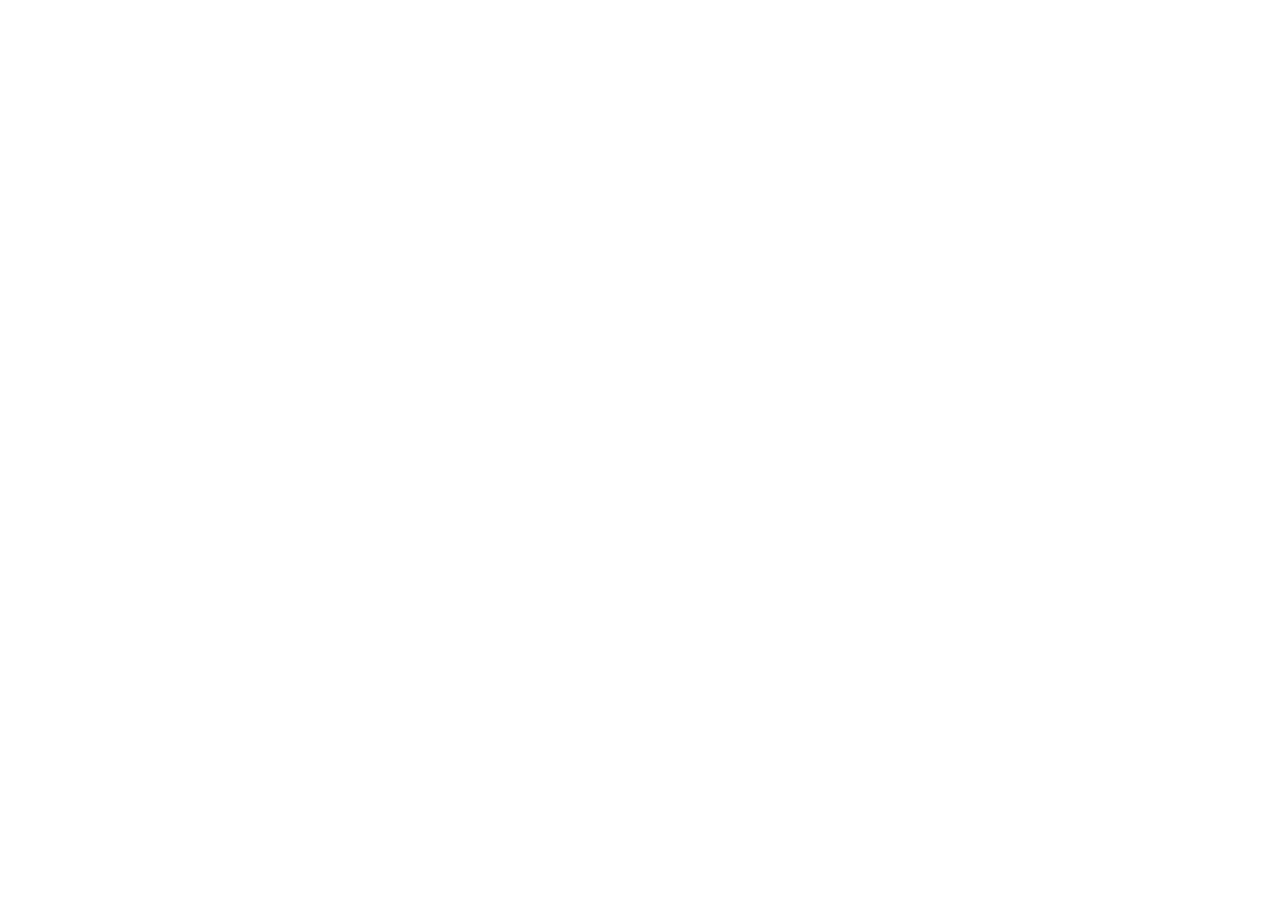
==== index.html @ a9d0847e "Primer commit proyecto Nexus" ====
<!DOCTYPE html>
<html lang="en">
<head>
    <meta charset="UTF-8">
    <meta name="viewport" content="width=device-width, initial-scale=1.0">
    <title>Nexus | Iniciar sesión</title>
    <link rel="stylesheet" href="css/style.css">
</head>
<body>
    
</body>
</html>
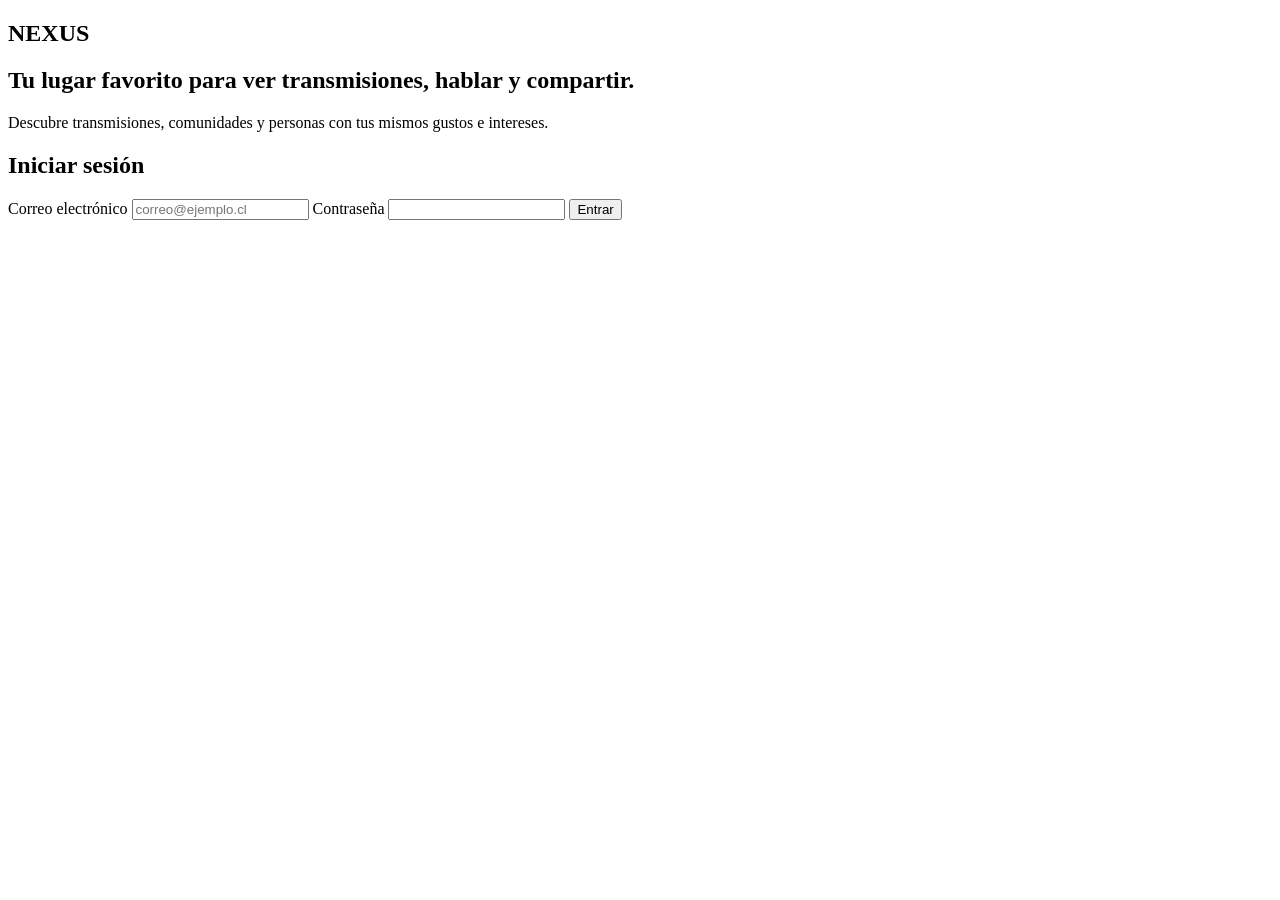
==== commit cf09cdf3: "Separacion por carpetas , img , css , y fix del index" ====
--- a/index.html
+++ b/index.html
@@ -7,6 +7,60 @@
     <link rel="stylesheet" href="css/style.css">
 </head>
 <body>
-    
+    <body class="login-body">
+
+    <main class="login-container">
+
+        <section class="login-info">
+
+            <h1>NEXUS</h1>
+
+            <h2>Tu lugar favorito para ver transmisiones, hablar y compartir.</h2>
+
+            <p>
+                Descubre transmisiones, comunidades
+                y personas con tus mismos gustos e intereses.
+            </p>
+
+        </section>
+
+
+        <section class="login-formulario">
+
+            <h2>Iniciar sesión</h2>
+
+            <form id="loginForm">
+
+                <label for="email">
+                    Correo electrónico
+                </label>
+
+                <input
+                    type="email"
+                    id="email"
+                    placeholder="correo@ejemplo.cl"
+                >
+
+
+                <label for="password">
+                    Contraseña
+                </label>
+
+                <input
+                    type="password"
+                    id="password"
+                >
+
+
+                <button type="submit">
+                    Entrar
+                </button>
+
+            </form>
+
+        </section>
+
+    </main>
+
 </body>
 </html>
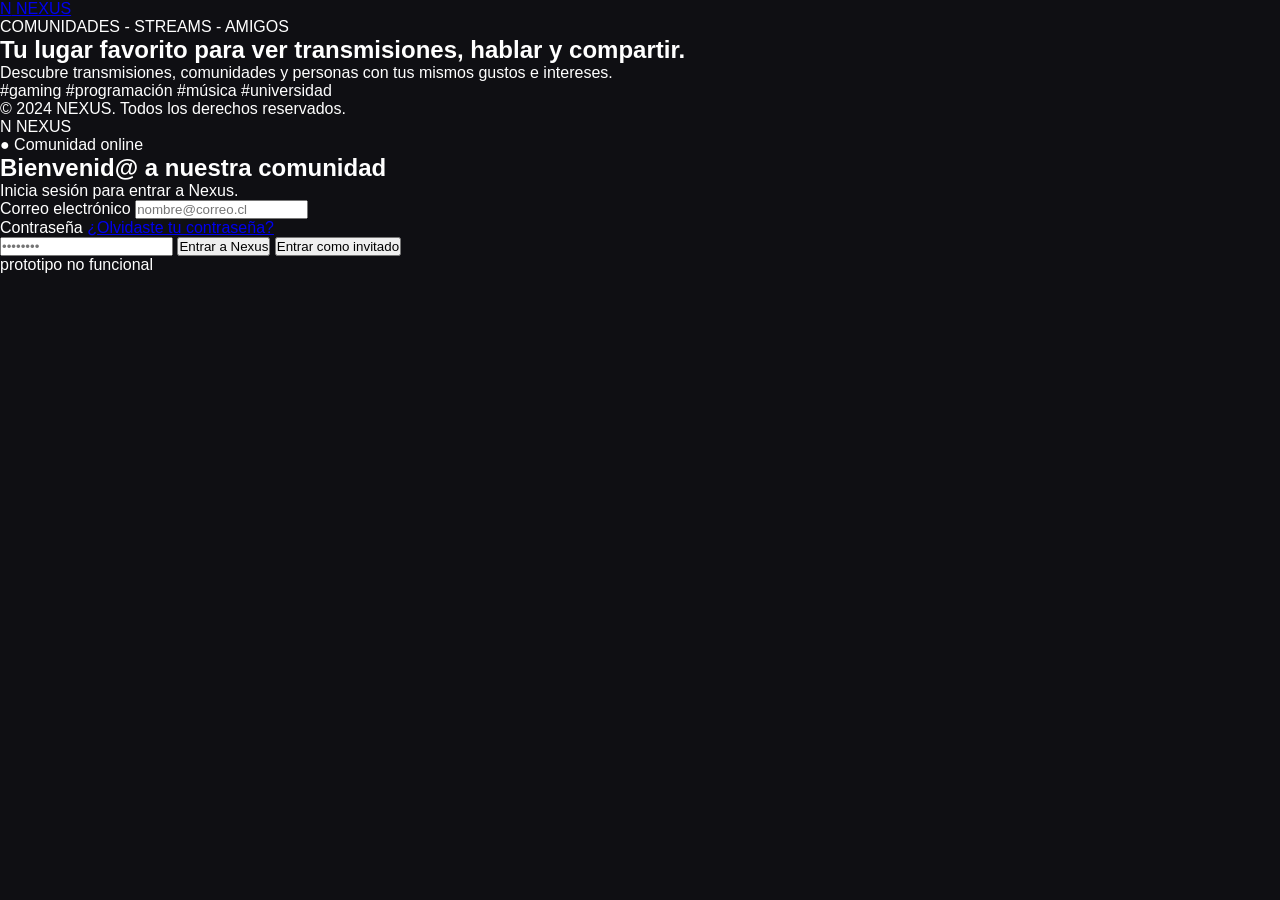
==== commit 05a831b5: "Actualizar index.html para mejorar el diseño y el contenido; agregar app.js para la funcionalidad in" ====
--- a/index.html
+++ b/index.html
@@ -1,60 +1,114 @@
 <!DOCTYPE html>
-<html lang="en">
+<html lang="es">
 <head>
     <meta charset="UTF-8">
     <meta name="viewport" content="width=device-width, initial-scale=1.0">
-    <title>Nexus | Iniciar sesión</title>
+    <title>Nexus | Inicio sesión</title>
+    <link rel="preconnect" href="https://fonts.googleapis.com">
+    <link rel="preconnect" href="https://fonts.gstatic.com" crossorigin>
+    <link href="https://fonts.googleapis.com/css2?family=Inter:wght@400;500;600;700;800&display=swap" rel="stylesheet">
     <link rel="stylesheet" href="css/style.css">
 </head>
 <body>
-    <body class="login-body">
+    <body class="login-cuerpo">
 
-    <main class="login-container">
+    <main class="login-diseño">
 
-        <section class="login-info">
+        <section class="login-promo">
+            <a class="marca marca-grande" href="index.html">
+                <span class="marca-icono">N</span>
+                <span>NEXUS</span></a>
+            <div class="contenido-promo">
+                <span class="subtitulo"> COMUNIDADES - STREAMS - AMIGOS</span>
 
-            <h1>NEXUS</h1>
+                    <h1>Tu lugar favorito para ver transmisiones, hablar y compartir.</h1>
 
-            <h2>Tu lugar favorito para ver transmisiones, hablar y compartir.</h2>
+                <p>
+                     Descubre transmisiones, comunidades
+                     y personas con tus mismos gustos e intereses.
+                </p>
 
-            <p>
-                Descubre transmisiones, comunidades
-                y personas con tus mismos gustos e intereses.
-            </p>
+                    <div class="etiquetas-promo">
+                        <span>#gaming</span>
+                        <span>#programación</span>
+                        <span>#música</span>
+                        <span>#universidad</span>
+                    </div>
+            </div>
 
+        <p class="login-pie">© 2024 NEXUS. Todos los derechos reservados.</p>
         </section>
 
+         <section class="panel-login">
 
-        <section class="login-formulario">
+            <form class="tarjeta-login" id="formularioLogin">
 
-            <h2>Iniciar sesión</h2>
+                <div class="marca-movil">
+                    <span class="marca-icono">N</span>
+                    NEXUS
+                </div>
 
-            <form id="loginForm">
+                <span class="indicador-estado">● Comunidad online</span>
 
-                <label for="email">
-                    Correo electrónico
-                </label>
+                <h2>Bienvenid@ a nuestra comunidad</h2>
+
+                <p class="texto-secundario">
+                    Inicia sesión para entrar a Nexus.
+                </p>
+
+
+                <label for="correo">Correo electrónico</label>
 
                 <input
+                    id="correo"
                     type="email"
-                    id="email"
-                    placeholder="correo@ejemplo.cl"
+                    placeholder="nombre@correo.cl"
+                    required
                 >
 
 
-                <label for="password">
-                    Contraseña
-                </label>
+                <div class="fila-etiqueta">
+
+                    <label for="contrasena">
+                        Contraseña
+                    </label>
+
+                    <a href="#">
+                        ¿Olvidaste tu contraseña?
+                    </a>
+
+                </div>
+
 
                 <input
+                    id="contrasena"
                     type="password"
-                    id="password"
+                    placeholder="••••••••"
+                    minlength="4"
+                    required
                 >
 
 
-                <button type="submit">
-                    Entrar
+                <button
+                    class="boton boton-primario boton-bloque"
+                    type="submit"
+                >
+                    Entrar a Nexus
                 </button>
+
+
+                <button
+                    class="boton boton-secundario boton-bloque"
+                    type="button"
+                    id="botonInvitado"
+                >
+                    Entrar como invitado
+                </button>
+
+
+                <p class="texto-pequeno texto-secundario centrado">
+                    prototipo no funcional
+                </p>
 
             </form>
 
@@ -62,5 +116,7 @@
 
     </main>
 
+    <script src="js/app.js"></script>
+
 </body>
 </html>
--- a/css/style.css
+++ b/css/style.css
@@ -0,0 +1,47 @@
+
+/*Config general*/
+* { 
+    margin: 0;
+    padding: 0;
+    box-sizing: border-box;
+}
+/*Variables de color*/
+:root {
+    --fondo: #0f0f13;
+    --panel: #18181b;
+    --panel-claro: #1f1f23;
+
+    --texto: #ffffff;
+    --texto-secundario: #adadb8;
+
+    --morado: #9147ff;
+    --celeste: #18d8e4;
+}
+/*Estilos generales*/
+body {
+
+    font-family: Arial, sans-serif;
+    background-color: var(--fondo);
+    color: var(--texto)
+}
+/*Información de login*/
+.login-info {
+    padding: 60px;
+    background-color: var(--fondo);
+}
+/*Formulario de login*/
+.login-formulario {
+    display: flex;
+
+    justify-content: center;
+    align-items: center;
+
+    background-color: var(--panel);
+}
+/*Caja del login*/
+.login-caja {
+    width: 400px;
+    padding: 40px;
+    background-color: var(--panel-claro);
+    border-radius: 10px;
+}
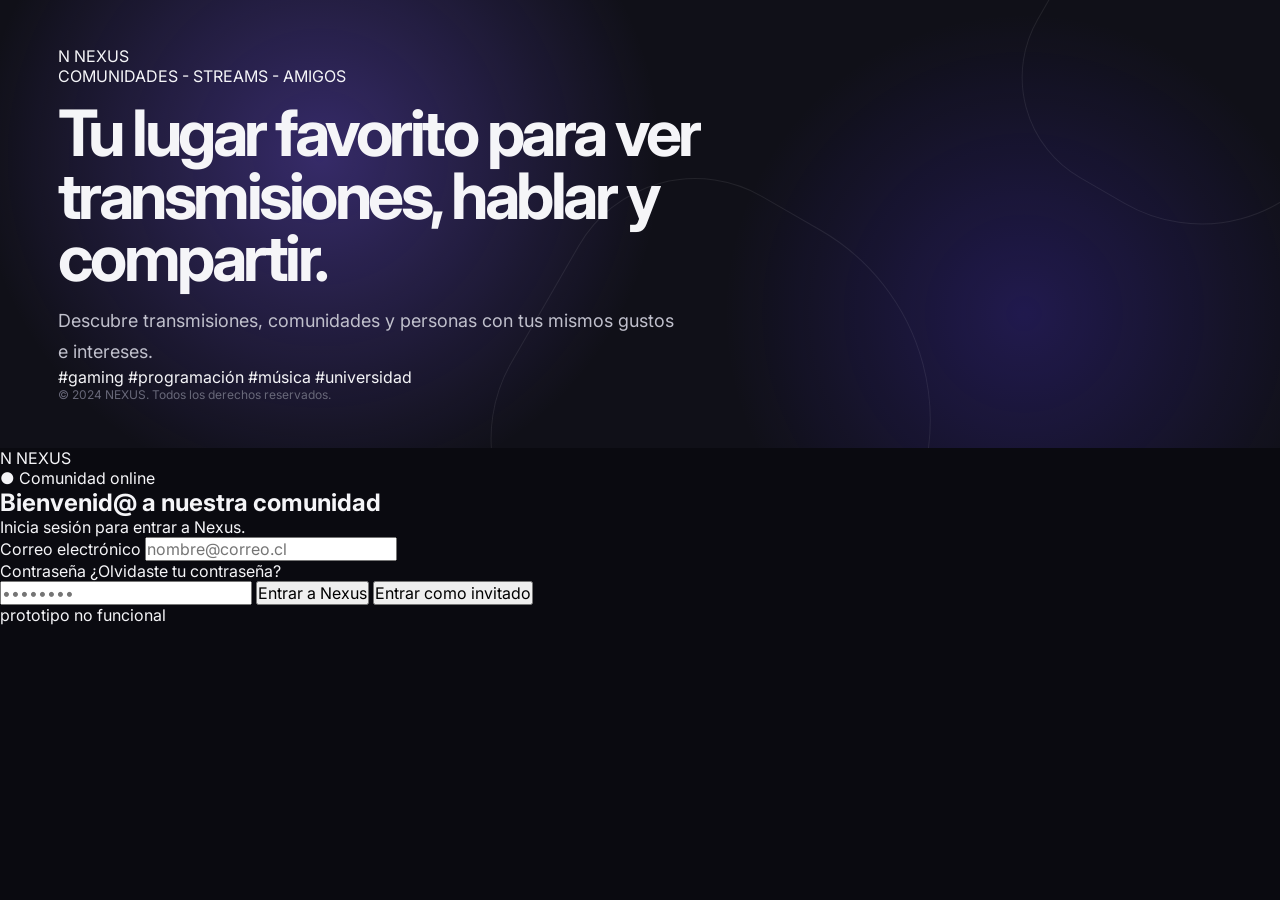
==== commit dbcdaa78: "Actualizar estilos y clases en index.html y style.css para mejorar la consistencia del diseño de ini" ====
--- a/index.html
+++ b/index.html
@@ -10,15 +10,15 @@
     <link rel="stylesheet" href="css/style.css">
 </head>
 <body>
-    <body class="login-cuerpo">
+    <body class="cuerpo-inicio-sesion">
 
-    <main class="login-diseño">
+    <main class="diseño-inicio-sesion">
 
-        <section class="login-promo">
+        <section class="promocion-inicio-sesion">
             <a class="marca marca-grande" href="index.html">
-                <span class="marca-icono">N</span>
+                <span class="simbolo-marca">N</span>
                 <span>NEXUS</span></a>
-            <div class="contenido-promo">
+            <div class="texto-promocion">
                 <span class="subtitulo"> COMUNIDADES - STREAMS - AMIGOS</span>
 
                     <h1>Tu lugar favorito para ver transmisiones, hablar y compartir.</h1>
@@ -28,7 +28,7 @@
                      y personas con tus mismos gustos e intereses.
                 </p>
 
-                    <div class="etiquetas-promo">
+                    <div class="etiqueta-promocion">
                         <span>#gaming</span>
                         <span>#programación</span>
                         <span>#música</span>
@@ -36,15 +36,15 @@
                     </div>
             </div>
 
-        <p class="login-pie">© 2024 NEXUS. Todos los derechos reservados.</p>
+        <p class="pie-inicio-sesion">© 2024 NEXUS. Todos los derechos reservados.</p>
         </section>
 
-         <section class="panel-login">
+         <section class="panel-inicio-sesion">
 
-            <form class="tarjeta-login" id="formularioLogin">
+            <form class="tarjeta-inicio-sesion" id="formularioInicioSesion">
 
                 <div class="marca-movil">
-                    <span class="marca-icono">N</span>
+                    <span class="simbolo-marca">N</span>
                     NEXUS
                 </div>
 
@@ -52,7 +52,7 @@
 
                 <h2>Bienvenid@ a nuestra comunidad</h2>
 
-                <p class="texto-secundario">
+                <p class="atenuado">
                     Inicia sesión para entrar a Nexus.
                 </p>
 
@@ -106,7 +106,7 @@
                 </button>
 
 
-                <p class="texto-pequeno texto-secundario centrado">
+                <p class="pequeno atenuado centrado">
                     prototipo no funcional
                 </p>
 
--- a/css/style.css
+++ b/css/style.css
@@ -7,41 +7,102 @@
 }
 /*Variables de color*/
 :root {
-    --fondo: #0f0f13;
-    --panel: #18181b;
-    --panel-claro: #1f1f23;
+    --fondo: #0b0b10;
+    --superficie: #121219;
+    --superficie-2: #181821;
+    --superficie-3: #20202b;
+    --linea: #292936;
+    --texto: #f5f5f8;
+    --atenuado: #9c9cab;
+    --morado: #7c5cff;
+    --morado-2: #9b7dff;
+    --verde: #39d98a;
+    --peligro: #ff4773;
+    --azul: #4e8cff;
+    --naranja: #ff9c50;
+    --radio: 16px;
+    --sombra: 0 22px 70px rgba(0, 0, 0, .35);
+}
 
-    --texto: #ffffff;
-    --texto-secundario: #adadb8;
+/*Estilos generales*/
+* { box-sizing: border-box; }
+html { scroll-behavior: smooth; }
+body { margin: 0; 
+    font-family: 'Inter', system-ui, sans-serif; 
+    background: var(--fondo); 
+    color: var(--texto); }
+a { color: inherit; 
+    text-decoration: none; }
+button, input, textarea { font: inherit; }
+button { cursor: pointer; }
+img { max-width: 100%; display: block; }
 
-    --morado: #9147ff;
-    --celeste: #18d8e4;
-}
-/*Estilos generales*/
-body {
+/*Estilos de inicio de sesión*/
+.cuerpo-inicio-sesion { min-height: 100vh;
+                    background: #0a0a10; }
 
-    font-family: Arial, sans-serif;
-    background-color: var(--fondo);
-    color: var(--texto)
-}
-/*Información de login*/
-.login-info {
-    padding: 60px;
-    background-color: var(--fondo);
-}
-/*Formulario de login*/
-.login-formulario {
-    display: flex;
+/*Estilos de diseño de inicio de sesión*/
+.diseno-inicio-sesion { min-height: 100vh;
+                        display: grid;
+                        grid-template-columns: 1.18fr .82fr; }
 
-    justify-content: center;
-    align-items: center;
+/*Estilos de promoción de inicio de sesión*/
+.promocion-inicio-sesion { position: relative;
+                           overflow: hidden;
+                           padding: 46px 58px;
+                           display: flex;
+                           flex-direction: column;
+                           justify-content: space-between; 
+background: radial-gradient(circle at 25% 35%, rgba(124,92,255,.35), transparent 34%), radial-gradient(circle at 80% 70%, rgba(87,57,255,.23), transparent 28%), #101018; }
 
-    background-color: var(--panel);
-}
-/*Caja del login*/
-.login-caja {
-    width: 400px;
-    padding: 40px;
-    background-color: var(--panel-claro);
-    border-radius: 10px;
-}+/*Estilos de pseudo-elementos de promoción de inicio de sesión*/
+    .promocion-inicio-sesion::before, .promocion-inicio-sesion::after { content: '';
+      position: absolute; width: 320px;
+      height: 320px;
+      border: 1px solid rgba(255,255,255,.08); 
+      border-radius: 38% 62% 57% 43%; 
+      transform: rotate(30deg); }
+
+/*Estilos de pseudo-elemento ::before de promoción de inicio de sesión*/
+        .promocion-inicio-sesion::before { right: -80px; 
+                                   top: -100px; }
+
+/*Estilos de pseudo-elemento ::after de promoción de inicio de sesión*/
+          .promocion-inicio-sesion::after { left: 40%; 
+                                  bottom: -180px; 
+                                  width: 420px; 
+                                  height: 420px; }
+
+/*Estilos de texto de promoción de inicio de sesión*/
+.texto-promocion { position: relative; 
+                   z-index: 1; 
+                   max-width: 680px; }
+
+/*Estilos de título de texto de promoción de inicio de sesión*/
+    .texto-promocion h1 { margin: 16px 0; 
+                      font-size: clamp(44px, 5vw, 76px); 
+                      line-height: .98; 
+                      letter-spacing: -.055em; }
+
+/*Estilos de párrafo de texto de promoción de inicio de sesión*/
+    .texto-promocion p { max-width: 620px; 
+                     color: #c0c0cc; 
+                     font-size: 18px; 
+                     line-height: 1.7; }
+
+/*Estilos de etiquetas de promoción de inicio de sesión*/
+.etiquetas-promocion { display: flex; 
+                       flex-wrap: wrap; 
+                       gap: 8px; 
+                       margin-top: 26px; }
+
+/*Estilos de span de etiquetas de promoción de inicio de sesión*/                       
+    .etiquetas-promocion span { padding: 8px 12px; 
+                                background: rgba(255,255,255,.06); 
+                                border: 1px solid rgba(255,255,255,.08); 
+                                border-radius: 999px; 
+                                color: #d9d9e2; 
+                                font-size: 12px; }
+
+/*Estilos de pie de inicio de sesión*/      
+.pie-inicio-sesion { color: #686879; font-size: 12px; }
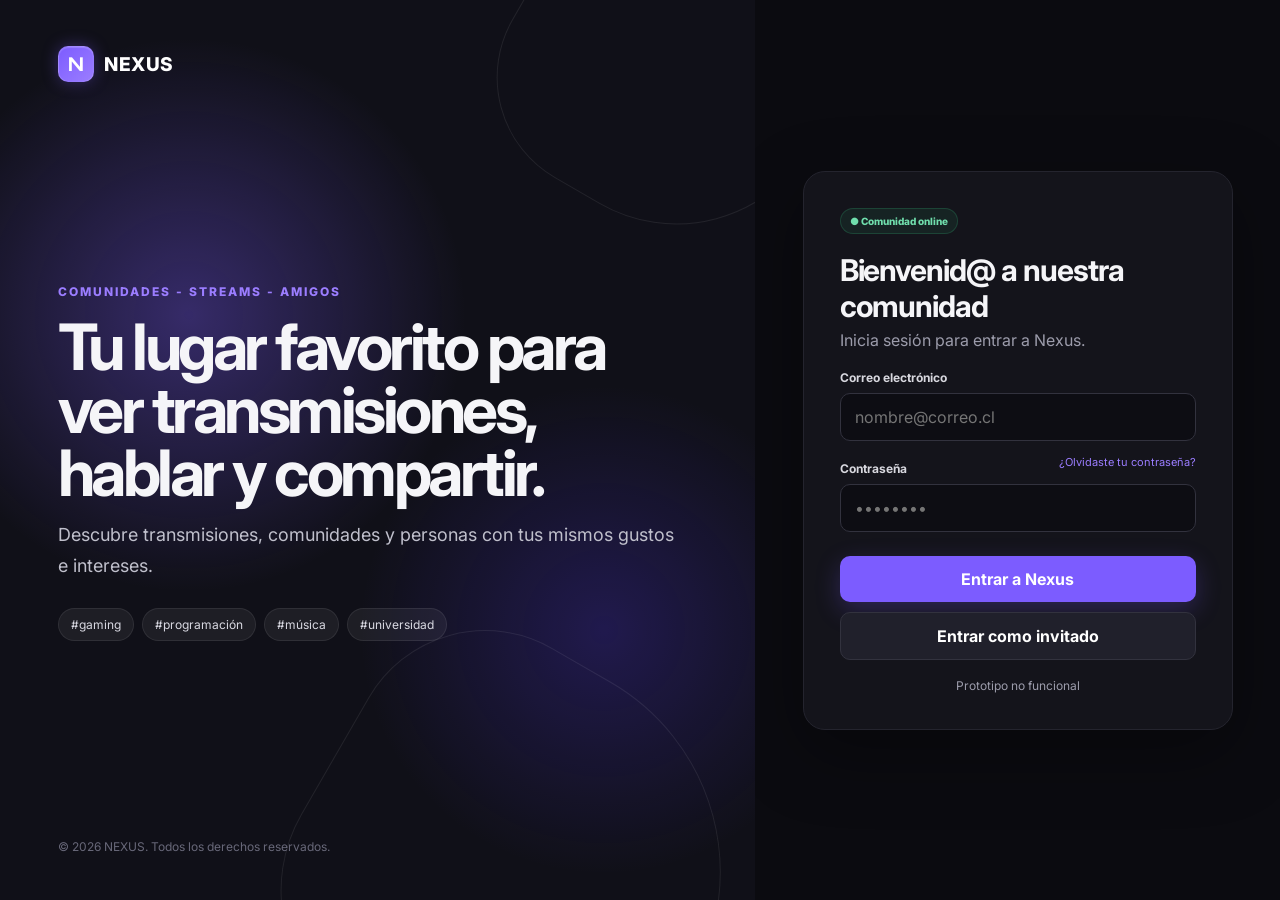
==== commit 7542d822: "INDEX TERMINADO, CSS ACTUALIZADO Y ORDENADO CON SUS RESPECTIVOS COMENTARIOS" ====
--- a/index.html
+++ b/index.html
@@ -1,63 +1,141 @@
 <!DOCTYPE html>
 <html lang="es">
+
 <head>
     <meta charset="UTF-8">
+
     <meta name="viewport" content="width=device-width, initial-scale=1.0">
+
     <title>Nexus | Inicio sesión</title>
+
+    <!-- Conexión con Google Fonts -->
     <link rel="preconnect" href="https://fonts.googleapis.com">
+
     <link rel="preconnect" href="https://fonts.gstatic.com" crossorigin>
-    <link href="https://fonts.googleapis.com/css2?family=Inter:wght@400;500;600;700;800&display=swap" rel="stylesheet">
+
+    <!-- Fuentes Inter y Orbitron -->
+    <link
+        href="https://fonts.googleapis.com/css2?family=Inter:wght@400;500;600;700;800&family=Orbitron:wght@700;800&display=swap"
+        rel="stylesheet"
+    >
+
+    <!-- Archivo CSS -->
     <link rel="stylesheet" href="css/style.css">
 </head>
-<body>
-    <body class="cuerpo-inicio-sesion">
-
-    <main class="diseño-inicio-sesion">
-
+
+
+<body class="cuerpo-inicio-sesion">
+
+    <main class="diseno-inicio-sesion">
+
+
+        <!-- Panel izquierdo -->
         <section class="promocion-inicio-sesion">
+
+            <!-- Logo Nexus -->
             <a class="marca marca-grande" href="index.html">
-                <span class="simbolo-marca">N</span>
-                <span>NEXUS</span></a>
+
+                <span class="simbolo-marca">
+                    N
+                </span>
+
+                <span>
+                    NEXUS
+                </span>
+
+            </a>
+
+
+            <!-- Texto promocional -->
             <div class="texto-promocion">
-                <span class="subtitulo"> COMUNIDADES - STREAMS - AMIGOS</span>
-
-                    <h1>Tu lugar favorito para ver transmisiones, hablar y compartir.</h1>
+
+                <span class="subtitulo">
+                    COMUNIDADES - STREAMS - AMIGOS
+                </span>
+
+
+                <h1>
+                    Tu lugar favorito para ver transmisiones,
+                    hablar y compartir.
+                </h1>
+
 
                 <p>
-                     Descubre transmisiones, comunidades
-                     y personas con tus mismos gustos e intereses.
+                    Descubre transmisiones, comunidades
+                    y personas con tus mismos gustos e intereses.
                 </p>
 
-                    <div class="etiqueta-promocion">
-                        <span>#gaming</span>
-                        <span>#programación</span>
-                        <span>#música</span>
-                        <span>#universidad</span>
-                    </div>
+
+                <!-- Etiquetas -->
+                <div class="etiquetas-promocion">
+
+                    <span>#gaming</span>
+
+                    <span>#programación</span>
+
+                    <span>#música</span>
+
+                    <span>#universidad</span>
+
+                </div>
+
             </div>
 
-        <p class="pie-inicio-sesion">© 2024 NEXUS. Todos los derechos reservados.</p>
+
+            <!-- Pie o footer -->
+            <p class="pie-inicio-sesion">
+                © 2026 NEXUS. Todos los derechos reservados. 
+            </p>
+
         </section>
 
-         <section class="panel-inicio-sesion">
-
-            <form class="tarjeta-inicio-sesion" id="formularioInicioSesion">
-
+
+
+        <!-- Panel derecho -->
+        <section class="panel-inicio-sesion">
+
+
+            <form
+                class="tarjeta-inicio-sesion"
+                id="formularioInicioSesion"
+            >
+
+
+                <!-- Logo para versión móvil -->
                 <div class="marca-movil">
-                    <span class="simbolo-marca">N</span>
-                    NEXUS
+
+                    <span class="simbolo-marca">
+                        N
+                    </span>
+
+                    <span>
+                        NEXUS
+                    </span>
+
                 </div>
 
-                <span class="indicador-estado">● Comunidad online</span>
-
-                <h2>Bienvenid@ a nuestra comunidad</h2>
+
+                <!-- Indicador  -->
+                <span class="indicador-estado">
+                    ● Comunidad online
+                </span>
+
+
+                <h2>
+                    Bienvenid@ a nuestra comunidad
+                </h2>
+
 
                 <p class="atenuado">
                     Inicia sesión para entrar a Nexus.
                 </p>
 
 
-                <label for="correo">Correo electrónico</label>
+                <!-- Correo -->
+                <label for="correo">
+                    Correo electrónico
+                </label>
+
 
                 <input
                     id="correo"
@@ -67,11 +145,13 @@
                 >
 
 
+                <!-- Contraseña -->
                 <div class="fila-etiqueta">
 
                     <label for="contrasena">
                         Contraseña
                     </label>
+
 
                     <a href="#">
                         ¿Olvidaste tu contraseña?
@@ -89,6 +169,7 @@
                 >
 
 
+                <!-- Botón iniciar sesión -->
                 <button
                     class="boton boton-primario boton-bloque"
                     type="submit"
@@ -97,6 +178,7 @@
                 </button>
 
 
+                <!-- Botón invitado -->
                 <button
                     class="boton boton-secundario boton-bloque"
                     type="button"
@@ -107,7 +189,7 @@
 
 
                 <p class="pequeno atenuado centrado">
-                    prototipo no funcional
+                    Prototipo no funcional
                 </p>
 
             </form>
@@ -116,7 +198,10 @@
 
     </main>
 
+
+    <!-- JavaScript -->
     <script src="js/app.js"></script>
 
 </body>
+
 </html>
--- a/css/style.css
+++ b/css/style.css
@@ -1,108 +1,655 @@
-
-/*Config general*/
-* { 
+/* 
+   CONFIGURACIÓN GENERAL
+*/
+
+* {
     margin: 0;
     padding: 0;
     box-sizing: border-box;
 }
-/*Variables de color*/
+
+
+/* 
+   VARIABLES DE COLOR
+*/
+
 :root {
+
     --fondo: #0b0b10;
+
     --superficie: #121219;
+
     --superficie-2: #181821;
+
     --superficie-3: #20202b;
+
     --linea: #292936;
+
     --texto: #f5f5f8;
+
     --atenuado: #9c9cab;
+
     --morado: #7c5cff;
+
     --morado-2: #9b7dff;
+
     --verde: #39d98a;
+
     --peligro: #ff4773;
+
     --azul: #4e8cff;
+
     --naranja: #ff9c50;
+
     --radio: 16px;
+
     --sombra: 0 22px 70px rgba(0, 0, 0, .35);
 }
 
-/*Estilos generales*/
-* { box-sizing: border-box; }
-html { scroll-behavior: smooth; }
-body { margin: 0; 
-    font-family: 'Inter', system-ui, sans-serif; 
-    background: var(--fondo); 
-    color: var(--texto); }
-a { color: inherit; 
-    text-decoration: none; }
-button, input, textarea { font: inherit; }
-button { cursor: pointer; }
-img { max-width: 100%; display: block; }
-
-/*Estilos de inicio de sesión*/
-.cuerpo-inicio-sesion { min-height: 100vh;
-                    background: #0a0a10; }
-
-/*Estilos de diseño de inicio de sesión*/
-.diseno-inicio-sesion { min-height: 100vh;
-                        display: grid;
-                        grid-template-columns: 1.18fr .82fr; }
-
-/*Estilos de promoción de inicio de sesión*/
-.promocion-inicio-sesion { position: relative;
-                           overflow: hidden;
-                           padding: 46px 58px;
-                           display: flex;
-                           flex-direction: column;
-                           justify-content: space-between; 
-background: radial-gradient(circle at 25% 35%, rgba(124,92,255,.35), transparent 34%), radial-gradient(circle at 80% 70%, rgba(87,57,255,.23), transparent 28%), #101018; }
-
-/*Estilos de pseudo-elementos de promoción de inicio de sesión*/
-    .promocion-inicio-sesion::before, .promocion-inicio-sesion::after { content: '';
-      position: absolute; width: 320px;
-      height: 320px;
-      border: 1px solid rgba(255,255,255,.08); 
-      border-radius: 38% 62% 57% 43%; 
-      transform: rotate(30deg); }
-
-/*Estilos de pseudo-elemento ::before de promoción de inicio de sesión*/
-        .promocion-inicio-sesion::before { right: -80px; 
-                                   top: -100px; }
-
-/*Estilos de pseudo-elemento ::after de promoción de inicio de sesión*/
-          .promocion-inicio-sesion::after { left: 40%; 
-                                  bottom: -180px; 
-                                  width: 420px; 
-                                  height: 420px; }
-
-/*Estilos de texto de promoción de inicio de sesión*/
-.texto-promocion { position: relative; 
-                   z-index: 1; 
-                   max-width: 680px; }
-
-/*Estilos de título de texto de promoción de inicio de sesión*/
-    .texto-promocion h1 { margin: 16px 0; 
-                      font-size: clamp(44px, 5vw, 76px); 
-                      line-height: .98; 
-                      letter-spacing: -.055em; }
-
-/*Estilos de párrafo de texto de promoción de inicio de sesión*/
-    .texto-promocion p { max-width: 620px; 
-                     color: #c0c0cc; 
-                     font-size: 18px; 
-                     line-height: 1.7; }
-
-/*Estilos de etiquetas de promoción de inicio de sesión*/
-.etiquetas-promocion { display: flex; 
-                       flex-wrap: wrap; 
-                       gap: 8px; 
-                       margin-top: 26px; }
-
-/*Estilos de span de etiquetas de promoción de inicio de sesión*/                       
-    .etiquetas-promocion span { padding: 8px 12px; 
-                                background: rgba(255,255,255,.06); 
-                                border: 1px solid rgba(255,255,255,.08); 
-                                border-radius: 999px; 
-                                color: #d9d9e2; 
-                                font-size: 12px; }
-
-/*Estilos de pie de inicio de sesión*/      
-.pie-inicio-sesion { color: #686879; font-size: 12px; }+
+/*
+   ESTILOS GENERALES
+*/
+
+html {
+    scroll-behavior: smooth;
+}
+
+
+body {
+    margin: 0;
+
+    font-family: 'Inter', system-ui, sans-serif;
+
+    background: var(--fondo);
+
+    color: var(--texto);
+}
+
+
+a {
+    color: inherit;
+
+    text-decoration: none;
+}
+
+
+button,
+input,
+textarea {
+    font: inherit;
+}
+
+
+button {
+    cursor: pointer;
+}
+
+
+img {
+    max-width: 100%;
+
+    display: block;
+}
+
+
+/*
+   LOGO / MARCA NEXUS
+*/
+
+.marca {
+    display: inline-flex;
+
+    align-items: center;
+
+    gap: 10px;
+
+    color: white;
+
+    text-decoration: none;
+
+    font-family: 'Inter', sans-serif;
+
+    font-weight: 800;
+
+    letter-spacing: 0.5px;
+
+    position: relative;
+
+    z-index: 2;
+}
+
+
+/* Tamaño de la marca */
+
+.marca-grande {
+    font-size: 19px;
+}
+
+
+/* Símbolo N */
+
+.simbolo-marca {
+    width: 36px;
+
+    height: 36px;
+
+    display: inline-flex;
+
+    align-items: center;
+
+    justify-content: center;
+
+    font-family: 'Orbitron', sans-serif;
+
+    font-size: 19px;
+
+    font-weight: 800;
+
+    color: white;
+
+    background: linear-gradient(
+        135deg,
+        #7c5cff,
+        #9b7dff
+    );
+
+    border: 1px solid rgba(255, 255, 255, .14);
+
+    border-radius: 10px;
+
+    box-shadow:
+        0 0 16px rgba(124, 92, 255, .35),
+        inset 0 1px 1px rgba(255, 255, 255, .18);
+}
+
+
+/*
+   INICIO DE SESIÓN
+*/
+
+.cuerpo-inicio-sesion {
+    min-height: 100vh;
+
+    background: #0a0a10;
+}
+
+
+/*
+   DISEÑO DEL INICIO DE SESIÓN
+*/
+
+.diseno-inicio-sesion {
+    min-height: 100vh;
+
+    display: grid;
+
+    grid-template-columns: 1.18fr .82fr;
+}
+
+
+/*
+   PANEL PROMOCIONAL
+*/
+
+.promocion-inicio-sesion {
+    position: relative;
+
+    overflow: hidden;
+
+    padding: 46px 58px;
+
+    display: flex;
+
+    flex-direction: column;
+
+    justify-content: space-between;
+
+    min-height: 100vh;
+
+    background:
+        radial-gradient(
+            circle at 25% 35%,
+            rgba(124, 92, 255, .35),
+            transparent 34%
+        ),
+
+        radial-gradient(
+            circle at 80% 70%,
+            rgba(87, 57, 255, .23),
+            transparent 28%
+        ),
+
+        #101018;
+}
+
+
+/*
+   FIGURAS DECORATIVAS DEL PANEL
+*/
+
+.promocion-inicio-sesion::before,
+.promocion-inicio-sesion::after {
+
+    content: '';
+
+    position: absolute;
+
+    width: 320px;
+
+    height: 320px;
+
+    border: 1px solid rgba(255, 255, 255, .08);
+
+    border-radius: 38% 62% 57% 43%;
+
+    transform: rotate(30deg);
+}
+
+
+.promocion-inicio-sesion::before {
+    right: -80px;
+
+    top: -100px;
+}
+
+
+.promocion-inicio-sesion::after {
+    left: 40%;
+
+    bottom: -180px;
+
+    width: 420px;
+
+    height: 420px;
+}
+
+
+/*
+   TEXTO PROMOCIONAL
+*/
+
+.texto-promocion {
+    position: relative;
+
+    z-index: 1;
+
+    max-width: 680px;
+}
+
+
+/* Subtítulo */
+
+.subtitulo {
+    color: var(--morado-2);
+
+    font-size: 12px;
+
+    font-weight: 800;
+
+    letter-spacing: 2px;
+}
+
+
+/* Título principal */
+
+.texto-promocion h1 {
+    margin: 16px 0;
+
+    font-size: clamp(44px, 5vw, 76px);
+
+    line-height: .98;
+
+    letter-spacing: -.055em;
+}
+
+
+/* Párrafo */
+
+.texto-promocion p {
+    max-width: 620px;
+
+    color: #c0c0cc;
+
+    font-size: 18px;
+
+    line-height: 1.7;
+}
+
+
+/*
+   ETIQUETAS PROMOCIONALES
+*/
+
+.etiquetas-promocion {
+    display: flex;
+
+    flex-wrap: wrap;
+
+    gap: 8px;
+
+    margin-top: 26px;
+}
+
+
+.etiquetas-promocion span {
+    padding: 8px 12px;
+
+    background: rgba(255, 255, 255, .06);
+
+    border: 1px solid rgba(255, 255, 255, .08);
+
+    border-radius: 999px;
+
+    color: #d9d9e2;
+
+    font-size: 12px;
+}
+
+
+/*
+   PIE DE INICIO DE SESIÓN
+*/
+
+.pie-inicio-sesion {
+    position: relative;
+
+    z-index: 1;
+
+    color: #686879;
+
+    font-size: 12px;
+}
+
+
+/*
+   PANEL DERECHO
+*/
+
+.panel-inicio-sesion {
+    min-height: 100vh;
+
+    display: grid;
+
+    place-items: center;
+
+    padding: 30px;
+
+    background: #0b0b10;
+}
+
+
+/*
+   TARJETA DE INICIO DE SESIÓN
+*/
+
+.tarjeta-inicio-sesion {
+    width: min(430px, 100%);
+
+    padding: 36px;
+
+    border-radius: 22px;
+
+    background: #14141b;
+
+    border: 1px solid #24242e;
+
+    box-shadow: var(--sombra);
+}
+
+
+/*
+   MARCA PARA PANTALLAS PEQUEÑAS
+*/
+
+.marca-movil {
+    display: none;
+
+    margin-bottom: 26px;
+
+    align-items: center;
+
+    gap: 10px;
+
+    font-family: 'Inter', sans-serif;
+
+    font-weight: 800;
+}
+
+
+/*
+   INDICADOR DE ESTADO
+*/
+
+.indicador-estado {
+    display: inline-block;
+
+    color: #70dfad;
+
+    background: rgba(57, 217, 138, .08);
+
+    border: 1px solid rgba(57, 217, 138, .18);
+
+    border-radius: 999px;
+
+    padding: 6px 9px;
+
+    font-size: 10px;
+
+    font-weight: 800;
+}
+
+
+/*
+   TÍTULO DE LA TARJETA
+*/
+
+.tarjeta-inicio-sesion h2 {
+    font-size: 30px;
+
+    margin: 18px 0 6px;
+
+    letter-spacing: -.035em;
+}
+
+
+/*
+   TEXTO DE LA TARJETA
+*/
+
+.tarjeta-inicio-sesion > p {
+    margin-top: 0;
+}
+
+
+/*
+   LABELS
+*/
+
+.tarjeta-inicio-sesion label {
+    display: block;
+
+    margin: 20px 0 8px;
+
+    color: #d8d8df;
+
+    font-size: 12px;
+
+    font-weight: 700;
+}
+
+
+/*
+   INPUTS
+*/
+
+.tarjeta-inicio-sesion input {
+    width: 100%;
+
+    padding: 13px 14px;
+
+    border: 1px solid #32323e;
+
+    border-radius: 10px;
+
+    outline: none;
+
+    background: #0d0d13;
+
+    color: white;
+
+    transition:
+        border .2s,
+        box-shadow .2s;
+}
+
+
+/* Input seleccionado */
+
+.tarjeta-inicio-sesion input:focus {
+    border-color: var(--morado);
+
+    box-shadow:
+        0 0 0 3px rgba(124, 92, 255, .13);
+}
+
+
+/*
+   FILA CONTRASEÑA
+*/
+
+.fila-etiqueta {
+    display: flex;
+
+    align-items: center;
+
+    justify-content: space-between;
+}
+
+
+.fila-etiqueta a {
+    color: var(--morado-2);
+
+    font-size: 11px;
+}
+
+
+/*
+   BOTONES
+*/
+
+.boton {
+    border: none;
+
+    border-radius: 10px;
+
+    padding: 13px 18px;
+
+    font-weight: 700;
+
+    transition:
+        transform .2s,
+        background .2s,
+        box-shadow .2s;
+}
+
+
+.boton:hover {
+    transform: translateY(-1px);
+}
+
+
+/* Botón principal */
+
+.boton-primario {
+    margin-top: 24px;
+
+    background: var(--morado);
+
+    color: white;
+
+    box-shadow:
+        0 8px 25px rgba(124, 92, 255, .25);
+}
+
+
+.boton-primario:hover {
+    background: var(--morado-2);
+}
+
+
+/* Botón secundario */
+
+.boton-secundario {
+    margin-top: 10px;
+
+    background: #20202b;
+
+    color: white;
+
+    border: 1px solid #32323e;
+}
+
+
+.boton-secundario:hover {
+    background: #292936;
+}
+
+
+/* Botón ocupa todo el ancho */
+
+.boton-bloque {
+    width: 100%;
+}
+
+
+/*
+   TEXTOS AUXILIARES
+*/
+
+.atenuado {
+    color: var(--atenuado);
+}
+
+
+.pequeno {
+    font-size: 12px;
+}
+
+
+.centrado {
+    text-align: center;
+}
+
+
+.tarjeta-inicio-sesion .centrado {
+    margin: 18px 0 0;
+}
+
+
+/*
+   DISEÑO RESPONSIVE
+*/
+
+@media (max-width: 850px) {
+
+    .diseno-inicio-sesion {
+        grid-template-columns: 1fr;
+    }
+
+
+    .promocion-inicio-sesion {
+        display: none;
+    }
+
+
+    .panel-inicio-sesion {
+        min-height: 100vh;
+    }
+
+
+    .marca-movil {
+        display: flex;
+    }
+
+}
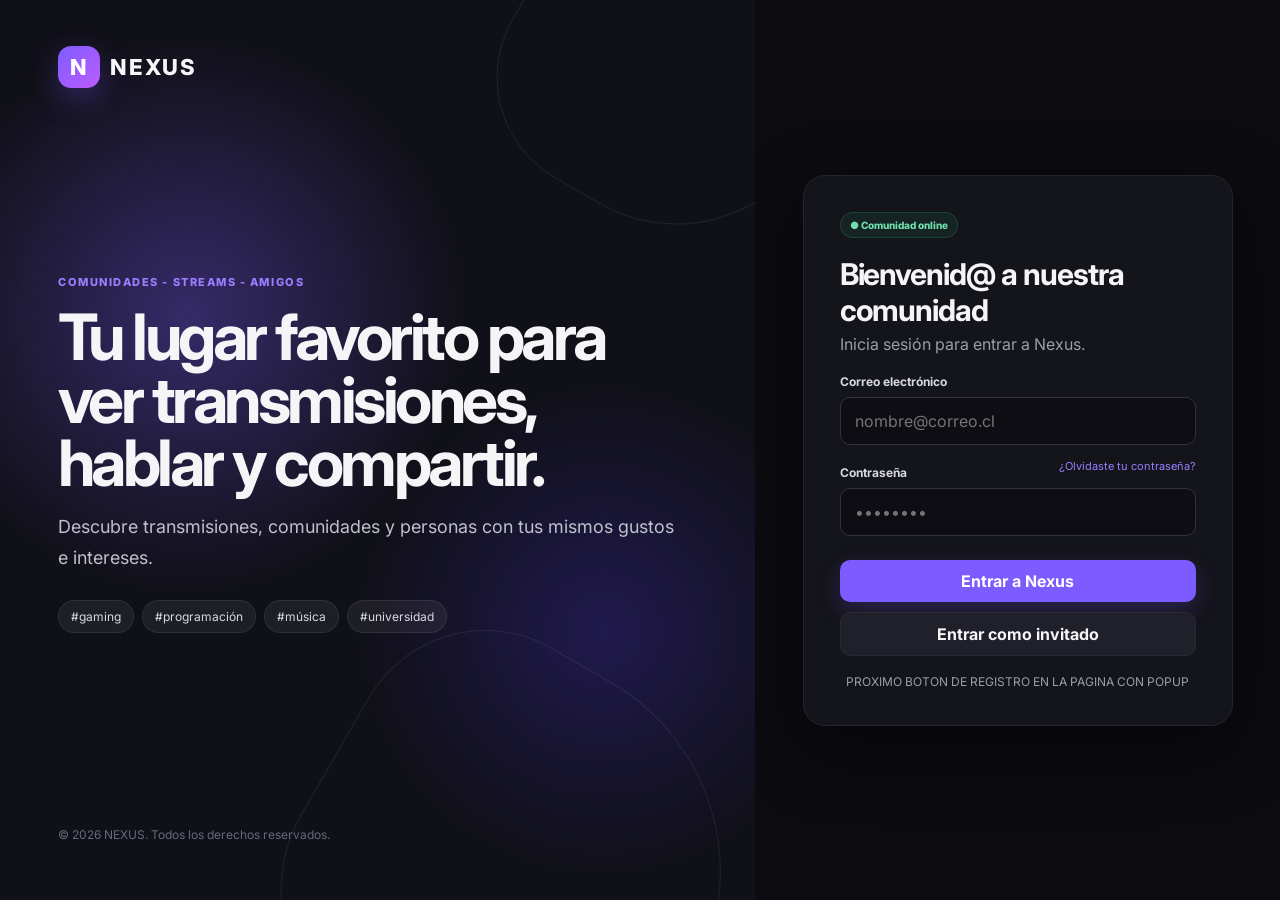
==== commit 829d4af8: "Actualizacion de Pages, js , css , cursor y pequeño detalle en indiacion de proximo boton en index" ====
--- a/index.html
+++ b/index.html
@@ -1,207 +1,133 @@
-<!DOCTYPE html>
+<!doctype html>
 <html lang="es">
+  <head>
+    <meta charset="UTF-8" />
 
-<head>
-    <meta charset="UTF-8">
-
-    <meta name="viewport" content="width=device-width, initial-scale=1.0">
+    <meta name="viewport" content="width=device-width, initial-scale=1.0" />
 
     <title>Nexus | Inicio sesión</title>
 
     <!-- Conexión con Google Fonts -->
-    <link rel="preconnect" href="https://fonts.googleapis.com">
+    <link rel="preconnect" href="https://fonts.googleapis.com" />
 
-    <link rel="preconnect" href="https://fonts.gstatic.com" crossorigin>
+    <link rel="preconnect" href="https://fonts.gstatic.com" crossorigin />
 
     <!-- Fuentes Inter y Orbitron -->
     <link
-        href="https://fonts.googleapis.com/css2?family=Inter:wght@400;500;600;700;800&family=Orbitron:wght@700;800&display=swap"
-        rel="stylesheet"
-    >
+      href="https://fonts.googleapis.com/css2?family=Inter:wght@400;500;600;700;800&family=Orbitron:wght@700;800&display=swap"
+      rel="stylesheet"
+    />
 
     <!-- Archivo CSS -->
-    <link rel="stylesheet" href="css/style.css">
-</head>
+    <link rel="stylesheet" href="css/style.css" />
+  </head>
 
+  <body class="cuerpo-inicio-sesion">
+    <main class="diseno-inicio-sesion">
+      <!-- Panel izquierdo -->
+      <section class="promocion-inicio-sesion">
+        <!-- Logo Nexus -->
+        <a class="marca marca-grande" href="index.html">
+          <span class="simbolo-marca"> N </span>
 
-<body class="cuerpo-inicio-sesion">
+          <span> NEXUS </span>
+        </a>
 
-    <main class="diseno-inicio-sesion">
+        <!-- Texto promocional -->
+        <div class="texto-promocion">
+          <span class="subtitulo"> COMUNIDADES - STREAMS - AMIGOS </span>
 
+          <h1>Tu lugar favorito para ver transmisiones, hablar y compartir.</h1>
 
-        <!-- Panel izquierdo -->
-        <section class="promocion-inicio-sesion">
+          <p>
+            Descubre transmisiones, comunidades y personas con tus mismos gustos
+            e intereses.
+          </p>
 
-            <!-- Logo Nexus -->
-            <a class="marca marca-grande" href="index.html">
+          <!-- Etiquetas -->
+          <div class="etiquetas-promocion">
+            <span>#gaming</span>
 
-                <span class="simbolo-marca">
-                    N
-                </span>
+            <span>#programación</span>
 
-                <span>
-                    NEXUS
-                </span>
+            <span>#música</span>
 
-            </a>
+            <span>#universidad</span>
+          </div>
+        </div>
 
+        <!-- Pie o footer -->
+        <p class="pie-inicio-sesion">
+          © 2026 NEXUS. Todos los derechos reservados.
+        </p>
+      </section>
 
-            <!-- Texto promocional -->
-            <div class="texto-promocion">
+      <!-- Panel derecho -->
+      <section class="panel-inicio-sesion">
+        <form class="tarjeta-inicio-sesion" id="formularioInicioSesion">
+          <!-- Logo para versión móvil -->
+          <div class="marca-movil">
+            <span class="simbolo-marca"> N </span>
 
-                <span class="subtitulo">
-                    COMUNIDADES - STREAMS - AMIGOS
-                </span>
+            <span> NEXUS </span>
+          </div>
 
+          <!-- Indicador  -->
+          <span class="indicador-estado"> ● Comunidad online </span>
 
-                <h1>
-                    Tu lugar favorito para ver transmisiones,
-                    hablar y compartir.
-                </h1>
+          <h2>Bienvenid@ a nuestra comunidad</h2>
 
+          <p class="atenuado">Inicia sesión para entrar a Nexus.</p>
 
-                <p>
-                    Descubre transmisiones, comunidades
-                    y personas con tus mismos gustos e intereses.
-                </p>
+          <!-- Correo -->
+          <label for="correo"> Correo electrónico </label>
 
+          <input
+            id="correo"
+            type="email"
+            placeholder="nombre@correo.cl"
+            required
+          />
 
-                <!-- Etiquetas -->
-                <div class="etiquetas-promocion">
+          <!-- Contraseña -->
+          <div class="fila-etiqueta">
+            <label for="contrasena"> Contraseña </label>
 
-                    <span>#gaming</span>
+            <a href="#"> ¿Olvidaste tu contraseña? </a>
+          </div>
 
-                    <span>#programación</span>
+          <input
+            id="contrasena"
+            type="password"
+            placeholder="••••••••"
+            minlength="4"
+            required
+          />
 
-                    <span>#música</span>
+          <!-- Botón iniciar sesión -->
+          <button
+            class="boton boton-primario boton-bloque"
+            type="submit"
+            id="botonIniciarSesion"
+          >
+            Entrar a Nexus
+          </button>
 
-                    <span>#universidad</span>
+          <!-- Botón invitado -->
+          <button
+            class="boton boton-secundario boton-bloque"
+            type="button"
+            id="botonInvitado"
+          >
+            Entrar como invitado
+          </button>
 
-                </div>
-
-            </div>
-
-
-            <!-- Pie o footer -->
-            <p class="pie-inicio-sesion">
-                © 2026 NEXUS. Todos los derechos reservados. 
-            </p>
-
-        </section>
-
-
-
-        <!-- Panel derecho -->
-        <section class="panel-inicio-sesion">
-
-
-            <form
-                class="tarjeta-inicio-sesion"
-                id="formularioInicioSesion"
-            >
-
-
-                <!-- Logo para versión móvil -->
-                <div class="marca-movil">
-
-                    <span class="simbolo-marca">
-                        N
-                    </span>
-
-                    <span>
-                        NEXUS
-                    </span>
-
-                </div>
-
-
-                <!-- Indicador  -->
-                <span class="indicador-estado">
-                    ● Comunidad online
-                </span>
-
-
-                <h2>
-                    Bienvenid@ a nuestra comunidad
-                </h2>
-
-
-                <p class="atenuado">
-                    Inicia sesión para entrar a Nexus.
-                </p>
-
-
-                <!-- Correo -->
-                <label for="correo">
-                    Correo electrónico
-                </label>
-
-
-                <input
-                    id="correo"
-                    type="email"
-                    placeholder="nombre@correo.cl"
-                    required
-                >
-
-
-                <!-- Contraseña -->
-                <div class="fila-etiqueta">
-
-                    <label for="contrasena">
-                        Contraseña
-                    </label>
-
-
-                    <a href="#">
-                        ¿Olvidaste tu contraseña?
-                    </a>
-
-                </div>
-
-
-                <input
-                    id="contrasena"
-                    type="password"
-                    placeholder="••••••••"
-                    minlength="4"
-                    required
-                >
-
-
-                <!-- Botón iniciar sesión -->
-                <button
-                    class="boton boton-primario boton-bloque"
-                    type="submit"
-                >
-                    Entrar a Nexus
-                </button>
-
-
-                <!-- Botón invitado -->
-                <button
-                    class="boton boton-secundario boton-bloque"
-                    type="button"
-                    id="botonInvitado"
-                >
-                    Entrar como invitado
-                </button>
-
-
-                <p class="pequeno atenuado centrado">
-                    Prototipo no funcional
-                </p>
-
-            </form>
-
-        </section>
-
+          <p class="pequeno atenuado centrado">
+            PROXIMO BOTON DE REGISTRO EN LA PAGINA CON POPUP
+          </p>
+        </form>
+      </section>
     </main>
-
-
-    <!-- JavaScript -->
     <script src="js/app.js"></script>
-
-</body>
-
-</html>+  </body>
+</html>
--- a/css/style.css
+++ b/css/style.css
@@ -1,655 +1,2023 @@
-/* 
+/*
+   VARIABLES GLOBALES DE DISEÑO
+*/
+
+:root {
+    --fondo: #0b0b10;
+    --superficie: #121219;
+    --superficie-2: #181821;
+    --superficie-3: #20202b;
+    --linea: #292936;
+    --texto: #f5f5f8;
+    --atenuado: #9c9cab;
+    --morado: #7c5cff;
+    --morado-2: #9b7dff;
+    --verde: #39d98a;
+    --peligro: #ff4773;
+    --azul: #4e8cff;
+    --naranja: #ff9c50;
+    --radio: 16px;
+    --sombra: 0 22px 70px rgba(0,0,0,.35);
+}
+
+/*
    CONFIGURACIÓN GENERAL
 */
 
 * {
-    margin: 0;
-    padding: 0;
     box-sizing: border-box;
 }
-
-
-/* 
-   VARIABLES DE COLOR
-*/
-
-:root {
-
-    --fondo: #0b0b10;
-
-    --superficie: #121219;
-
-    --superficie-2: #181821;
-
-    --superficie-3: #20202b;
-
-    --linea: #292936;
-
-    --texto: #f5f5f8;
-
-    --atenuado: #9c9cab;
-
-    --morado: #7c5cff;
-
-    --morado-2: #9b7dff;
-
-    --verde: #39d98a;
-
-    --peligro: #ff4773;
-
-    --azul: #4e8cff;
-
-    --naranja: #ff9c50;
-
-    --radio: 16px;
-
-    --sombra: 0 22px 70px rgba(0, 0, 0, .35);
-}
-
-
-/*
-   ESTILOS GENERALES
-*/
 
 html {
     scroll-behavior: smooth;
 }
 
-
 body {
     margin: 0;
-
-    font-family: 'Inter', system-ui, sans-serif;
-
+    font-family: "Inter", system-ui, sans-serif;
     background: var(--fondo);
-
     color: var(--texto);
 }
-
 
 a {
     color: inherit;
-
     text-decoration: none;
 }
 
-
-button,
-input,
-textarea {
+button, input, textarea {
     font: inherit;
-}
-
-
+    }
 button {
     cursor: pointer;
 }
 
-
 img {
     max-width: 100%;
-
     display: block;
 }
 
-
-/*
-   LOGO / MARCA NEXUS
-*/
+/* COMPONENTES GENERALES */
 
 .marca {
     display: inline-flex;
-
-    align-items: center;
-
+    align-items: center;
     gap: 10px;
-
+    letter-spacing: .08em;
+}
+
+.marca-grande {
+    font-size: 22px;
+    font-weight: 800;
+}
+
+.simbolo-marca {
+    width: 42px;
+    height: 42px;
+    border-radius: 13px;
+    display: inline-grid;
+    place-items: center;
+    background: linear-gradient(135deg, var(--morado), #bd5cff);
     color: white;
-
-    text-decoration: none;
-
-    font-family: 'Inter', sans-serif;
-
     font-weight: 800;
-
-    letter-spacing: 0.5px;
-
+    box-shadow: 0 10px 30px rgba(124,92,255,.3);
+}
+
+.simbolo-marca.mini {
+    width: 32px;
+    height: 32px;
+    border-radius: 10px;
+}
+
+.subtitulo {
+    display: inline-block;
+    color: var(--morado-2);
+    font-size: 11px;
+    font-weight: 800;
+    letter-spacing: .14em;
+}
+
+.atenuado {
+    color: var(--atenuado);
+}
+
+.pequeno {
+    font-size: 12px;
+}
+
+.centrado {
+    text-align: center;
+}
+
+.boton {
+    border: 0;
+    border-radius: 10px;
+    padding: 11px 16px;
+    font-weight: 700;
+    color: var(--texto);
+    display: inline-flex;
+    align-items: center;
+    justify-content: center;
+    gap: 8px;
+    transition: .18s ease;
+}
+
+.boton:hover {
+    transform: translateY(-1px);
+}
+
+.boton-primario {
+    background: var(--morado);
+    color: #fff;
+    box-shadow: 0 8px 22px rgba(124,92,255,.22);
+}
+
+.boton-primario:hover {
+    background: #d04df1;
+}
+
+.boton-suave, .boton-secundario {
+    background: var(--superficie-3);
+    border: 1px solid var(--linea);
+}
+
+.boton-suave:hover, .boton-secundario:hover {
+    background: #292936;
+}
+
+.boton-bloque {
+    width: 100%;
+}
+
+.avatar {
+    flex: 0 0 auto;
+    width: 36px;
+    height: 36px;
+    border-radius: 50%;
+    display: inline-grid;
+    place-items: center;
+    background: #2f2f39;
+    color: white;
+    font-size: 12px;
+    font-weight: 800;
     position: relative;
-
-    z-index: 2;
-}
-
-
-/* Tamaño de la marca */
-
-.marca-grande {
-    font-size: 19px;
-}
-
-
-/* Símbolo N */
-
-.simbolo-marca {
-    width: 36px;
-
-    height: 36px;
-
+}
+
+.avatar.grande {
+    width: 56px;
+    height: 56px;
+    font-size: 16px;
+}
+
+.avatar.extra-grande {
+    width: 64px;
+    height: 64px;
+    font-size: 20px;
+}
+
+.avatar-morado {
+    background: linear-gradient(145deg, #735cff, #b25cff);
+}
+
+.avatar-azul {
+    background: linear-gradient(145deg, #3678ff, #53b2ff);
+}
+
+.avatar-naranja {
+    background: linear-gradient(145deg, #ff7d45, #ffb54f);
+}
+
+.avatar-verde {
+    background: linear-gradient(145deg, #19b873, #43d6a0);
+}
+
+.insignia-en-vivo {
     display: inline-flex;
-
-    align-items: center;
-
-    justify-content: center;
-
-    font-family: 'Orbitron', sans-serif;
-
-    font-size: 19px;
-
+    align-items: center;
+    width: fit-content;
+    padding: 6px 9px;
+    border-radius: 7px;
+    background: var(--peligro);
+    color: white;
+    font-size: 11px;
     font-weight: 800;
-
-    color: white;
-
-    background: linear-gradient(
-        135deg,
-        #7c5cff,
-        #9b7dff
-    );
-
-    border: 1px solid rgba(255, 255, 255, .14);
-
-    border-radius: 10px;
-
-    box-shadow:
-        0 0 16px rgba(124, 92, 255, .35),
-        inset 0 1px 1px rgba(255, 255, 255, .18);
-}
-
-
-/*
-   INICIO DE SESIÓN
-*/
+    letter-spacing: .04em;
+}
+
+.insignia-en-vivo.pequeno {
+    padding: 5px 7px;
+    font-size: 9px;
+}
+
+.etiqueta-categoria {
+    display: inline-block;
+    margin: 7px 5px 0 0;
+    padding: 5px 8px;
+    border-radius: 999px;
+    background: #252532;
+    color: #c3c3d0;
+    font-size: 11px;
+}
+
+.encabezado-lateral {
+    margin: 22px 14px 8px;
+    color: #777787;
+    font-size: 10px;
+    font-weight: 800;
+    letter-spacing: .1em;
+}
+
+/* INICIO DE SESIÓN */
 
 .cuerpo-inicio-sesion {
     min-height: 100vh;
-
     background: #0a0a10;
 }
-
-
-/*
-   DISEÑO DEL INICIO DE SESIÓN
-*/
 
 .diseno-inicio-sesion {
     min-height: 100vh;
-
     display: grid;
-
     grid-template-columns: 1.18fr .82fr;
 }
-
-
-/*
-   PANEL PROMOCIONAL
-*/
 
 .promocion-inicio-sesion {
     position: relative;
-
     overflow: hidden;
-
     padding: 46px 58px;
-
-    display: flex;
-
+    display: flex;
     flex-direction: column;
-
     justify-content: space-between;
-
-    min-height: 100vh;
-
-    background:
-        radial-gradient(
-            circle at 25% 35%,
-            rgba(124, 92, 255, .35),
-            transparent 34%
-        ),
-
-        radial-gradient(
-            circle at 80% 70%,
-            rgba(87, 57, 255, .23),
-            transparent 28%
-        ),
-
-        #101018;
-}
-
-
-/*
-   FIGURAS DECORATIVAS DEL PANEL
-*/
-
-.promocion-inicio-sesion::before,
-.promocion-inicio-sesion::after {
-
-    content: '';
-
+    background: radial-gradient(circle at 25% 35%, rgba(124,92,255,.35), transparent 34%), radial-gradient(circle at 80% 70%, rgba(87,57,255,.23), transparent 28%), #101018;
+}
+
+.promocion-inicio-sesion::before, .promocion-inicio-sesion::after {
+    content: "";
     position: absolute;
-
     width: 320px;
-
     height: 320px;
-
-    border: 1px solid rgba(255, 255, 255, .08);
-
+    border: 1px solid rgba(255,255,255,.08);
     border-radius: 38% 62% 57% 43%;
-
     transform: rotate(30deg);
 }
-
 
 .promocion-inicio-sesion::before {
     right: -80px;
-
     top: -100px;
 }
-
 
 .promocion-inicio-sesion::after {
     left: 40%;
-
     bottom: -180px;
-
     width: 420px;
-
     height: 420px;
 }
-
-
-/*
-   TEXTO PROMOCIONAL
-*/
 
 .texto-promocion {
     position: relative;
-
     z-index: 1;
-
     max-width: 680px;
 }
-
-
-/* Subtítulo */
-
-.subtitulo {
-    color: var(--morado-2);
-
-    font-size: 12px;
-
-    font-weight: 800;
-
-    letter-spacing: 2px;
-}
-
-
-/* Título principal */
 
 .texto-promocion h1 {
     margin: 16px 0;
-
     font-size: clamp(44px, 5vw, 76px);
-
     line-height: .98;
-
     letter-spacing: -.055em;
 }
-
-
-/* Párrafo */
 
 .texto-promocion p {
     max-width: 620px;
-
     color: #c0c0cc;
-
     font-size: 18px;
-
     line-height: 1.7;
 }
 
-
-/*
-   ETIQUETAS PROMOCIONALES
-*/
-
 .etiquetas-promocion {
     display: flex;
-
     flex-wrap: wrap;
-
     gap: 8px;
-
     margin-top: 26px;
 }
-
 
 .etiquetas-promocion span {
     padding: 8px 12px;
-
-    background: rgba(255, 255, 255, .06);
-
-    border: 1px solid rgba(255, 255, 255, .08);
-
+    background: rgba(255,255,255,.06);
+    border: 1px solid rgba(255,255,255,.08);
     border-radius: 999px;
-
     color: #d9d9e2;
-
     font-size: 12px;
 }
 
-
-/*
-   PIE DE INICIO DE SESIÓN
-*/
-
 .pie-inicio-sesion {
-    position: relative;
-
-    z-index: 1;
-
     color: #686879;
-
     font-size: 12px;
 }
 
-
-/*
-   PANEL DERECHO
-*/
-
 .panel-inicio-sesion {
-    min-height: 100vh;
-
     display: grid;
-
     place-items: center;
-
     padding: 30px;
-
     background: #0b0b10;
 }
-
-
-/*
-   TARJETA DE INICIO DE SESIÓN
-*/
 
 .tarjeta-inicio-sesion {
     width: min(430px, 100%);
-
     padding: 36px;
-
     border-radius: 22px;
-
     background: #14141b;
-
     border: 1px solid #24242e;
-
     box-shadow: var(--sombra);
 }
-
-
-/*
-   MARCA PARA PANTALLAS PEQUEÑAS
-*/
 
 .marca-movil {
     display: none;
-
     margin-bottom: 26px;
-
-    align-items: center;
-
-    gap: 10px;
-
-    font-family: 'Inter', sans-serif;
-
+    align-items: center;
+    gap: 8px;
     font-weight: 800;
 }
-
-
-/*
-   INDICADOR DE ESTADO
-*/
 
 .indicador-estado {
     display: inline-block;
-
     color: #70dfad;
-
-    background: rgba(57, 217, 138, .08);
-
-    border: 1px solid rgba(57, 217, 138, .18);
-
+    background: rgba(57,217,138,.08);
+    border: 1px solid rgba(57,217,138,.18);
     border-radius: 999px;
-
     padding: 6px 9px;
-
     font-size: 10px;
-
     font-weight: 800;
 }
-
-
-/*
-   TÍTULO DE LA TARJETA
-*/
 
 .tarjeta-inicio-sesion h2 {
     font-size: 30px;
-
     margin: 18px 0 6px;
-
     letter-spacing: -.035em;
 }
-
-
-/*
-   TEXTO DE LA TARJETA
-*/
 
 .tarjeta-inicio-sesion > p {
     margin-top: 0;
 }
 
-
-/*
-   LABELS
-*/
-
 .tarjeta-inicio-sesion label {
     display: block;
-
     margin: 20px 0 8px;
-
     color: #d8d8df;
-
     font-size: 12px;
-
     font-weight: 700;
 }
-
-
-/*
-   INPUTS
-*/
 
 .tarjeta-inicio-sesion input {
     width: 100%;
-
     padding: 13px 14px;
-
     border: 1px solid #32323e;
-
     border-radius: 10px;
-
     outline: none;
-
     background: #0d0d13;
-
     color: white;
-
-    transition:
-        border .2s,
-        box-shadow .2s;
-}
-
-
-/* Input seleccionado */
+    transition: border .2s, box-shadow .2s;
+}
 
 .tarjeta-inicio-sesion input:focus {
     border-color: var(--morado);
-
-    box-shadow:
-        0 0 0 3px rgba(124, 92, 255, .13);
-}
-
-
-/*
-   FILA CONTRASEÑA
-*/
+    box-shadow: 0 0 0 3px rgba(124,92,255,.13);
+}
 
 .fila-etiqueta {
     display: flex;
-
-    align-items: center;
-
+    align-items: center;
     justify-content: space-between;
 }
-
 
 .fila-etiqueta a {
     color: var(--morado-2);
-
     font-size: 11px;
 }
 
-
-/*
-   BOTONES
-*/
-
-.boton {
-    border: none;
-
-    border-radius: 10px;
-
-    padding: 13px 18px;
-
-    font-weight: 700;
-
-    transition:
-        transform .2s,
-        background .2s,
-        box-shadow .2s;
-}
-
-
-.boton:hover {
-    transform: translateY(-1px);
-}
-
-
-/* Botón principal */
-
-.boton-primario {
+.tarjeta-inicio-sesion .boton-primario {
     margin-top: 24px;
-
-    background: var(--morado);
-
-    color: white;
-
-    box-shadow:
-        0 8px 25px rgba(124, 92, 255, .25);
-}
-
-
-.boton-primario:hover {
-    background: var(--morado-2);
-}
-
-
-/* Botón secundario */
-
-.boton-secundario {
+}
+
+.tarjeta-inicio-sesion .boton-secundario {
     margin-top: 10px;
-
-    background: #20202b;
-
-    color: white;
-
-    border: 1px solid #32323e;
-}
-
-
-.boton-secundario:hover {
-    background: #292936;
-}
-
-
-/* Botón ocupa todo el ancho */
-
-.boton-bloque {
-    width: 100%;
-}
-
-
-/*
-   TEXTOS AUXILIARES
-*/
-
-.atenuado {
-    color: var(--atenuado);
-}
-
-
-.pequeno {
-    font-size: 12px;
-}
-
-
-.centrado {
-    text-align: center;
-}
-
+}
 
 .tarjeta-inicio-sesion .centrado {
     margin: 18px 0 0;
 }
 
-
-/*
-   DISEÑO RESPONSIVE
-*/
+/* APLICACIÓN / PÁGINA PRINCIPAL */
+
+.cuerpo-aplicacion {
+    min-height: 100vh;
+    padding-left: 276px;
+}
+
+.barra-servidores {
+    position: fixed;
+    z-index: 20;
+    inset: 0 auto 0 0;
+    width: 68px;
+    padding: 13px 10px;
+    background: #09090d;
+    border-right: 1px solid #181820;
+    display: flex;
+    flex-direction: column;
+    align-items: center;
+    gap: 10px;
+}
+
+.logo-servidor, .icono-servidor {
+    width: 44px;
+    height: 44px;
+    display: grid;
+    place-items: center;
+    border-radius: 14px;
+    background: #1c1c25;
+    color: #cfcfda;
+    font-size: 18px;
+    font-weight: 800;
+    border: 0;
+    transition: .18s;
+}
+
+.logo-servidor {
+    background: linear-gradient(135deg, var(--morado), #a758ff);
+    color: white;
+}
+
+.icono-servidor:hover, .icono-servidor.activo {
+    border-radius: 12px;
+    background: var(--morado);
+    color: white;
+}
+
+.agregar-servidor {
+    color: var(--verde);
+    background: #17251f;
+}
+
+.linea-barra {
+    width: 30px;
+    height: 1px;
+    background: #2d2d36;
+}
+
+.navegacion-lateral {
+    position: fixed;
+    z-index: 15;
+    inset: 0 auto 0 68px;
+    width: 208px;
+    background: #101016;
+    border-right: 1px solid #24242e;
+    display: flex;
+    flex-direction: column;
+}
+
+.marca-lateral {
+    height: 64px;
+    display: flex;
+    align-items: center;
+    gap: 9px;
+    padding: 0 16px;
+    border-bottom: 1px solid #24242e;
+    letter-spacing: .08em;
+}
+
+.navegacion-lateral nav {
+    padding: 12px 10px;
+}
+
+.elemento-navegacion {
+    display: flex;
+    align-items: center;
+    gap: 12px;
+    padding: 10px 12px;
+    margin: 2px 0;
+    border-radius: 9px;
+    color: #aaaaba;
+    font-size: 13px;
+}
+
+.elemento-navegacion span {
+    width: 18px;
+    color: #88889a;
+    font-size: 17px;
+}
+
+.elemento-navegacion:hover, .elemento-navegacion.activo {
+    background: #1d1d26;
+    color: white;
+}
+
+.elemento-navegacion.activo span {
+    color: var(--morado-2);
+}
+
+.usuario-en-vivo {
+    display: grid;
+    grid-template-columns: 34px 1fr auto;
+    align-items: center;
+    gap: 8px;
+    padding: 7px 12px;
+    font-size: 11px;
+}
+
+.usuario-en-vivo:hover {
+    background: #181820;
+}
+
+.usuario-en-vivo strong, .miembro strong {
+    display: block;
+    font-size: 11px;
+}
+
+.usuario-en-vivo small, .miembro small, .perfil-mini small {
+    display: block;
+    margin-top: 2px;
+    color: #737383;
+    font-size: 9px;
+}
+
+.usuario-en-vivo b {
+    color: #d2d2dc;
+    font-size: 9px;
+    font-weight: 600;
+}
+
+.usuario-en-vivo b::first-letter {
+    color: var(--peligro);
+}
+
+.perfil-mini {
+    margin-top: auto;
+    padding: 10px 12px;
+    background: #16161d;
+    display: grid;
+    grid-template-columns: 34px 1fr auto;
+    align-items: center;
+    gap: 8px;
+    font-size: 11px;
+}
+
+.perfil-mini a {
+    color: #8d8d9b;
+}
+
+.principal-aplicacion {
+    min-height: 100vh;
+}
+
+.barra-superior {
+    position: sticky;
+    z-index: 10;
+    top: 0;
+    height: 64px;
+    padding: 0 28px;
+    display: flex;
+    align-items: center;
+    justify-content: space-between;
+    background: rgba(11,11,16,.86);
+    border-bottom: 1px solid #24242d;
+    backdrop-filter: blur(14px);
+}
+
+.contenedor-busqueda {
+    width: min(520px, 52vw);
+    display: flex;
+    align-items: center;
+    gap: 10px;
+    padding: 9px 13px;
+    border: 1px solid #2d2d38;
+    background: #15151d;
+    border-radius: 10px;
+    color: #787889;
+}
+
+.contenedor-busqueda input {
+    flex: 1;
+    min-width: 0;
+    border: 0;
+    outline: 0;
+    background: transparent;
+    color: white;
+}
+
+.contenedor-busqueda input::placeholder {
+    color: #6e6e7e;
+}
+
+.acciones-superiores {
+    display: flex;
+    align-items: center;
+    gap: 12px;
+}
+
+.boton-icono {
+    width: 34px;
+    height: 34px;
+    border: 0;
+    border-radius: 9px;
+    background: #181820;
+    color: #bdbdc8;
+}
+
+.menu-movil {
+    display: none;
+    border: 0;
+    background: transparent;
+    color: white;
+    font-size: 20px;
+}
+
+.contenedor-contenido {
+    padding: 28px;
+    max-width: 1450px;
+    margin: 0 auto;
+}
+
+.destacado {
+    min-height: 330px;
+    display: grid;
+    grid-template-columns: .9fr 1.25fr;
+    overflow: hidden;
+    border: 1px solid #292938;
+    border-radius: 22px;
+    background: radial-gradient(circle at 22% 32%, rgba(124,92,255,.18), transparent 36%), #14141b;
+    box-shadow: var(--sombra);
+}
+
+.texto-destacado {
+    padding: 38px;
+    display: flex;
+    flex-direction: column;
+    justify-content: center;
+}
+
+.texto-destacado h1 {
+    margin: 15px 0 12px;
+    font-size: clamp(34px, 4vw, 57px);
+    line-height: 1.02;
+    letter-spacing: -.05em;
+}
+
+.texto-destacado p {
+    color: #a9a9b6;
+    line-height: 1.6;
+    font-size: 14px;
+}
+
+.texto-destacado p strong {
+    color: #dedee5;
+}
+
+.acciones-destacado {
+    display: flex;
+    gap: 9px;
+    margin-top: 16px;
+}
+
+.imagen-destacada {
+    position: relative;
+    min-height: 330px;
+    background: #1d1d27;
+    overflow: hidden;
+}
+
+.imagen-destacada::after {
+    content: "";
+    position: absolute;
+    inset: 0;
+    background: linear-gradient(90deg, #14141b 0%, transparent 22%, transparent 100%);
+    pointer-events: none;
+}
+
+.imagen-destacada img {
+    width: 100%;
+    height: 100%;
+    object-fit: cover;
+    filter: saturate(.82) contrast(1.05) brightness(.77);
+}
+
+.contador-espectadores {
+    position: absolute;
+    z-index: 2;
+    right: 14px;
+    bottom: 14px;
+    padding: 7px 9px;
+    border-radius: 7px;
+    background: rgba(0,0,0,.7);
+    font-size: 10px;
+}
+
+.bloque-seccion {
+    padding-top: 42px;
+}
+
+.titulo-seccion {
+    display: flex;
+    align-items: end;
+    justify-content: space-between;
+    margin-bottom: 15px;
+}
+
+.titulo-seccion h2 {
+    margin: 5px 0 0;
+    font-size: 21px;
+    letter-spacing: -.025em;
+}
+
+.titulo-seccion > a {
+    color: var(--morado-2);
+    font-size: 11px;
+    font-weight: 700;
+}
+
+.cuadricula-transmisiones {
+    display: grid;
+    grid-template-columns: repeat(3, 1fr);
+    gap: 18px;
+}
+
+.tarjeta-transmision {
+    min-width: 0;
+}
+
+.miniatura {
+    height: 190px;
+    position: relative;
+    overflow: hidden;
+    display: flex;
+    align-items: center;
+    justify-content: center;
+    border-radius: 12px;
+    border: 1px solid rgba(255,255,255,.05);
+    transition: transform .18s;
+}
+
+.miniatura:hover {
+    transform: translateY(-3px);
+}
+
+.miniatura .insignia-en-vivo {
+    position: absolute;
+    top: 10px;
+    left: 10px;
+}
+
+.miniatura small {
+    position: absolute;
+    left: 10px;
+    bottom: 10px;
+    padding: 4px 6px;
+    background: rgba(0,0,0,.7);
+    border-radius: 5px;
+    font-size: 9px;
+}
+
+.miniatura-codigo {
+    background: radial-gradient(circle at 70% 20%, #7659ff, transparent 30%), linear-gradient(145deg,#1e1d33,#12121b);
+}
+
+.miniatura-juego {
+    background: radial-gradient(circle at 25% 25%, #286bd8, transparent 38%), linear-gradient(145deg,#161d34,#15151d);
+}
+
+.miniatura-musica {
+    background: radial-gradient(circle at 75% 30%, #ff7530, transparent 40%), linear-gradient(145deg,#33221f,#17151a);
+}
+
+.texto-miniatura-codigo {
+    font: 800 58px/1 monospace;
+    color: rgba(255,255,255,.88);
+    text-shadow: 0 10px 30px rgba(124,92,255,.45);
+}
+
+.emoji-miniatura-grande {
+    font-size: 58px;
+    filter: drop-shadow(0 12px 20px rgba(0,0,0,.35));
+}
+
+.informacion-transmision {
+    display: grid;
+    grid-template-columns: 36px 1fr;
+    gap: 9px;
+    margin-top: 10px;
+}
+
+.informacion-transmision h3 {
+    margin: 1px 0 4px;
+    white-space: nowrap;
+    overflow: hidden;
+    text-overflow: ellipsis;
+    font-size: 13px;
+}
+
+.informacion-transmision p {
+    margin: 0;
+    color: #858596;
+    font-size: 10px;
+}
+
+.cuadricula-categorias {
+    display: grid;
+    grid-template-columns: repeat(4, 1fr);
+    gap: 14px;
+}
+
+.tarjeta-categoria {
+    min-height: 128px;
+    padding: 18px;
+    border-radius: 14px;
+    border: 1px solid rgba(255,255,255,.06);
+    display: flex;
+    flex-direction: column;
+    justify-content: end;
+    overflow: hidden;
+    position: relative;
+    transition: .18s;
+}
+
+.tarjeta-categoria:hover {
+    transform: translateY(-3px);
+}
+
+.tarjeta-categoria > span {
+    position: absolute;
+    font-size: 60px;
+    right: 12px;
+    top: 4px;
+    opacity: .65;
+    transform: rotate(8deg);
+}
+
+.tarjeta-categoria strong {
+    font-size: 15px;
+}
+
+.tarjeta-categoria small {
+    margin-top: 4px;
+    color: rgba(255,255,255,.62);
+    font-size: 9px;
+}
+
+.categoria-uno {
+    background: linear-gradient(135deg,#251d43,#191522);
+}
+
+.categoria-dos {
+    background: linear-gradient(135deg,#153245,#111d25);
+}
+
+.categoria-tres {
+    background: linear-gradient(135deg,#44241f,#231719);
+}
+
+.categoria-cuatro {
+    background: linear-gradient(135deg,#3a1f40,#211522);
+}
+
+.busqueda-vacia {
+    display: none;
+    padding: 24px;
+    border: 1px dashed #393946;
+    border-radius: 12px;
+    color: var(--atenuado);
+    text-align: center;
+}
+
+/* COMUNIDAD Y CHAT */
+
+.cuerpo-comunidad {
+    min-height: 100vh;
+    padding-left: 308px;
+    padding-right: 206px;
+    background: #15151c;
+}
+
+.barra-lateral-canales {
+    position: fixed;
+    z-index: 15;
+    left: 68px;
+    top: 0;
+    bottom: 0;
+    width: 240px;
+    background: #101016;
+    border-right: 1px solid #24242e;
+    display: flex;
+    flex-direction: column;
+}
+
+.titulo-comunidad {
+    height: 64px;
+    display: flex;
+    align-items: center;
+    justify-content: space-between;
+    padding: 0 14px;
+    border-bottom: 1px solid #24242e;
+}
+
+.titulo-comunidad > div {
+    display: flex;
+    align-items: center;
+    gap: 8px;
+}
+
+.titulo-comunidad strong {
+    display: block;
+    font-size: 12px;
+}
+
+.titulo-comunidad small {
+    display: block;
+    color: #747483;
+    font-size: 9px;
+    margin-top: 2px;
+}
+
+.titulo-comunidad button, .herramientas-chat button, .encabezado-chat button {
+    border: 0;
+    background: transparent;
+    color: #8f8f9e;
+}
+
+.desplazamiento-canales {
+    flex: 1;
+    overflow: auto;
+    padding: 4px 8px;
+}
+
+.elemento-canal {
+    display: flex;
+    justify-content: space-between;
+    padding: 8px 10px;
+    margin: 1px 0;
+    border-radius: 7px;
+    color: #858594;
+    font-size: 12px;
+}
+
+.elemento-canal:hover, .elemento-canal.activo {
+    background: #1c1c25;
+    color: #e2e2e8;
+}
+
+.principal-chat {
+    min-height: 100vh;
+    display: flex;
+    flex-direction: column;
+}
+
+.encabezado-chat {
+    position: sticky;
+    z-index: 8;
+    top: 0;
+    height: 64px;
+    flex: 0 0 64px;
+    padding: 0 18px;
+    border-bottom: 1px solid #2b2b35;
+    background: #15151c;
+    display: flex;
+    align-items: center;
+    justify-content: space-between;
+}
+
+.encabezado-chat strong {
+    font-size: 13px;
+}
+
+.encabezado-chat span {
+    margin-left: 12px;
+    color: #747483;
+    font-size: 10px;
+}
+
+.herramientas-chat {
+    display: flex;
+    gap: 7px;
+}
+
+.mensajes {
+    flex: 1;
+    padding: 22px 18px 90px;
+    overflow: auto;
+}
+
+.introduccion-canal {
+    margin: 40px 0 28px;
+}
+
+.circulo-numeral {
+    width: 58px;
+    height: 58px;
+    display: grid;
+    place-items: center;
+    border-radius: 50%;
+    background: #2a2a35;
+    font-size: 31px;
+    color: #c1c1ca;
+}
+
+.introduccion-canal h1 {
+    margin: 13px 0 5px;
+    font-size: 23px;
+}
+
+.introduccion-canal p {
+    margin: 0;
+    color: #7f7f8d;
+    font-size: 12px;
+}
+
+.mensaje {
+    display: grid;
+    grid-template-columns: 40px 1fr;
+    gap: 10px;
+    padding: 8px 4px;
+    border-radius: 7px;
+}
+
+.mensaje:hover {
+    background: rgba(255,255,255,.02);
+}
+
+.mensaje p {
+    margin: 2px 0;
+    color: #d0d0d8;
+    font-size: 12px;
+    line-height: 1.55;
+}
+
+.metadatos-mensaje strong {
+    color: white;
+}
+
+.metadatos-mensaje time {
+    margin-left: 7px;
+    color: #60606e;
+    font-size: 8px;
+}
+
+.tarjeta-enlace-mensaje {
+    width: min(380px,100%);
+    margin-top: 8px;
+    padding: 12px;
+    border-left: 3px solid var(--morado);
+    border-radius: 7px;
+    background: #101016;
+}
+
+.tarjeta-enlace-mensaje span {
+    display: block;
+    color: var(--peligro);
+    font-size: 8px;
+    font-weight: 800;
+}
+
+.tarjeta-enlace-mensaje strong {
+    display: block;
+    margin: 4px 0;
+    font-size: 12px;
+}
+
+.tarjeta-enlace-mensaje small {
+    color: #737382;
+    font-size: 9px;
+}
+
+.caja-mensaje {
+    position: fixed;
+    z-index: 7;
+    left: 326px;
+    right: 224px;
+    bottom: 16px;
+    height: 48px;
+    display: flex;
+    align-items: center;
+    gap: 8px;
+    padding: 0 10px;
+    border: 1px solid #33333e;
+    border-radius: 10px;
+    background: #20202a;
+    box-shadow: 0 10px 30px rgba(0,0,0,.25);
+}
+
+.caja-mensaje input {
+    flex: 1;
+    border: 0;
+    outline: 0;
+    background: transparent;
+    color: white;
+}
+
+.caja-mensaje button {
+    border: 0;
+    background: transparent;
+    color: #a5a5b1;
+    font-size: 18px;
+}
+
+.barra-lateral-miembros {
+    position: fixed;
+    z-index: 5;
+    right: 0;
+    top: 0;
+    bottom: 0;
+    width: 206px;
+    padding-top: 65px;
+    background: #101016;
+    border-left: 1px solid #24242e;
+}
+
+.miembro {
+    display: grid;
+    grid-template-columns: 34px 1fr;
+    align-items: center;
+    gap: 8px;
+    padding: 7px 14px;
+    color: #c6c6cf;
+}
+
+.miembro:hover {
+    background: #181820;
+}
+
+.miembro.desconectado {
+    opacity: .42;
+}
+
+/* TRANSMISIÓN EN VIVO */
+
+.cuerpo-transmision {
+    min-height: 100vh;
+    background: #0b0b10;
+}
+
+.barra-superior-simple {
+    height: 58px;
+    padding: 0 18px;
+    display: flex;
+    align-items: center;
+    gap: 22px;
+    border-bottom: 1px solid #25252f;
+    background: #0e0e14;
+}
+
+.barra-superior-simple nav {
+    display: flex;
+    gap: 16px;
+    font-size: 11px;
+    font-weight: 700;
+    color: #aaaab6;
+}
+
+.barra-superior-simple nav a:hover, .barra-superior-simple nav a.activo {
+    color: white;
+}
+
+.barra-superior-simple .contenedor-busqueda {
+    margin-left: auto;
+}
+
+.contenedor-busqueda.compacto {
+    width: min(340px, 34vw);
+    padding: 7px 10px;
+}
+
+.diseno-visualizacion {
+    min-height: calc(100vh - 58px);
+    padding-right: 310px;
+}
+
+.columna-visualizacion {
+    min-width: 0;
+}
+
+.escenario-video {
+    position: relative;
+    background: #050507;
+    aspect-ratio: 16/8.1;
+    max-height: 72vh;
+}
+
+.video-simulado {
+    width: 100%;
+    height: 100%;
+    padding: 6%;
+    display: grid;
+    place-items: center;
+    background: radial-gradient(circle at 70% 35%, rgba(124,92,255,.18), transparent 30%), #090a0f;
+}
+
+.ventana-codigo {
+    width: min(700px, 75%);
+    padding: 18px 24px 28px;
+    border: 1px solid #343446;
+    border-radius: 14px;
+    background: #11111a;
+    box-shadow: 0 35px 80px rgba(0,0,0,.55);
+}
+
+.puntos-codigo {
+    color: #696978;
+    letter-spacing: 4px;
+    font-size: 9px;
+}
+
+.ventana-codigo pre {
+    margin: 22px 0 0;
+    color: #d7d7e0;
+    font: 500 clamp(13px,1.6vw,20px)/1.8 monospace;
+}
+
+.ventana-codigo pre span {
+    color: #a887ff;
+}
+
+.tarjeta-camara {
+    position: absolute;
+    right: 3%;
+    bottom: 10%;
+    width: 150px;
+    height: 105px;
+    border: 2px solid #33333e;
+    border-radius: 12px;
+    background: #16161f;
+    display: flex;
+    flex-direction: column;
+    align-items: center;
+    justify-content: center;
+    box-shadow: 0 12px 32px rgba(0,0,0,.4);
+}
+
+.tarjeta-camara strong {
+    margin-top: 6px;
+    font-size: 9px;
+}
+
+.tarjeta-camara small {
+    color: var(--peligro);
+    font-size: 7px;
+    font-weight: 800;
+}
+
+.controles-video {
+    position: absolute;
+    inset: auto 0 0;
+    height: 48px;
+    display: flex;
+    align-items: center;
+    gap: 13px;
+    padding: 0 16px;
+    background: linear-gradient(transparent, rgba(0,0,0,.8));
+    font-size: 12px;
+}
+
+.expandir {
+    flex: 1;
+}
+
+.detalle-transmision {
+    padding: 18px 24px 40px;
+}
+
+.fila-creador {
+    display: grid;
+    grid-template-columns: 56px 1fr auto;
+    gap: 13px;
+    align-items: start;
+}
+
+.fila-creador h1 {
+    margin: 2px 0 4px;
+    font-size: 17px;
+}
+
+.fila-creador p {
+    margin: 0;
+    color: #9c9caa;
+    font-size: 10px;
+}
+
+.acciones-transmision {
+    display: flex;
+    gap: 8px;
+}
+
+.siguiendo {
+    background: #2d2d38 !important;
+    box-shadow: none;
+}
+
+.tarjeta-acerca {
+    margin: 24px 0;
+    padding: 20px;
+    display: flex;
+    justify-content: space-between;
+    gap: 18px;
+    border-radius: 13px;
+    background: #15151c;
+    border: 1px solid #24242e;
+}
+
+.tarjeta-acerca h2 {
+    margin: 0 0 8px;
+    font-size: 14px;
+}
+
+.tarjeta-acerca p {
+    margin: 0;
+    max-width: 650px;
+    color: #8e8e9c;
+    font-size: 11px;
+    line-height: 1.55;
+}
+
+.tarjeta-acerca > strong {
+    font-size: 11px;
+    color: #c8c8d1;
+    white-space: nowrap;
+}
+
+.chat-transmision {
+    position: fixed;
+    right: 0;
+    top: 58px;
+    bottom: 0;
+    width: 310px;
+    display: flex;
+    flex-direction: column;
+    background: #111117;
+    border-left: 1px solid #292933;
+}
+
+.chat-transmision header {
+    height: 45px;
+    flex: 0 0 45px;
+    display: flex;
+    align-items: center;
+    justify-content: space-between;
+    padding: 0 12px;
+    border-bottom: 1px solid #292933;
+    font-size: 9px;
+    font-weight: 800;
+}
+
+.chat-transmision header button {
+    border: 0;
+    background: transparent;
+    color: #a4a4b0;
+}
+
+.lista-chat-en-vivo {
+    flex: 1;
+    overflow: auto;
+    padding: 10px 12px;
+}
+
+.lista-chat-en-vivo p {
+    margin: 0;
+    padding: 6px 3px;
+    color: #bebec8;
+    font-size: 10px;
+    line-height: 1.45;
+}
+
+.lista-chat-en-vivo strong {
+    font-weight: 800;
+}
+
+.nombre-morado {
+    color: #ab8cff;
+}
+
+.nombre-azul {
+    color: #61a8ff;
+}
+
+.nombre-naranja {
+    color: #ff9f64;
+}
+
+.nombre-verde {
+    color: #54d8a1;
+}
+
+.formulario-chat-en-vivo {
+    margin: 10px;
+    padding: 8px;
+    border-radius: 9px;
+    background: #1d1d26;
+    border: 1px solid #30303b;
+}
+
+.formulario-chat-en-vivo input {
+    width: 100%;
+    padding: 4px;
+    border: 0;
+    outline: 0;
+    background: transparent;
+    color: white;
+    font-size: 10px;
+}
+
+.formulario-chat-en-vivo > div {
+    margin-top: 8px;
+    display: flex;
+    justify-content: space-between;
+    align-items: center;
+}
+
+.formulario-chat-en-vivo .boton {
+    padding: 6px 9px;
+    font-size: 9px;
+}
+
+/* PERFIL DE USUARIO */
+
+.cuerpo-perfil {
+    min-height: 100vh;
+    background: #0c0c11;
+}
+
+.contenido-perfil {
+    width: min(1050px, calc(100% - 40px));
+    margin: 28px auto 60px;
+}
+
+.banner-perfil {
+    height: 220px;
+    position: relative;
+    overflow: hidden;
+    border: 1px solid #292937;
+    border-radius: 20px 20px 0 0;
+    background: radial-gradient(circle at 20% 60%, rgba(124,92,255,.8), transparent 32%), radial-gradient(circle at 75% 20%, rgba(54,119,255,.5), transparent 28%), linear-gradient(135deg,#171526,#101018);
+}
+
+.forma-banner {
+    position: absolute;
+    border: 1px solid rgba(255,255,255,.1);
+    border-radius: 48% 52% 45% 55%;
+}
+
+.forma-banner.uno {
+    width: 300px;
+    height: 300px;
+    right: 10%;
+    top: -120px;
+    transform: rotate(25deg);
+}
+
+.forma-banner.dos {
+    width: 180px;
+    height: 180px;
+    right: 38%;
+    bottom: -100px;
+}
+
+.tarjeta-encabezado-perfil {
+    min-height: 150px;
+    padding: 0 28px 22px;
+    display: grid;
+    grid-template-columns: 120px 1fr auto;
+    align-items: end;
+    gap: 18px;
+    background: #14141b;
+    border: 1px solid #292937;
+    border-top: 0;
+    border-radius: 0 0 18px 18px;
+}
+
+.avatar-perfil-xl {
+    width: 120px;
+    height: 120px;
+    margin-top: -48px;
+    align-self: start;
+    display: grid;
+    place-items: center;
+    border: 6px solid #14141b;
+    border-radius: 50%;
+    background: linear-gradient(145deg,#1cb97a,#51dbab);
+    font-size: 32px;
+    font-weight: 800;
+    position: relative;
+}
+
+.avatar-perfil-xl span {
+    position: absolute;
+    right: 4px;
+    bottom: 9px;
+    width: 18px;
+    height: 18px;
+    border: 4px solid #14141b;
+    border-radius: 50%;
+    background: var(--verde);
+}
+
+.identidad-perfil h1 {
+    margin: 0 0 4px;
+    font-size: 24px;
+}
+
+.identidad-perfil > p {
+    margin: 0;
+    color: #888897;
+    font-size: 10px;
+}
+
+.estadisticas-perfil {
+    display: flex;
+    gap: 20px;
+    margin-top: 15px;
+    color: #888897;
+    font-size: 9px;
+}
+
+.estadisticas-perfil strong {
+    color: white;
+    font-size: 11px;
+}
+
+.columnas-perfil {
+    display: grid;
+    grid-template-columns: .72fr 1.28fr;
+    gap: 16px;
+    margin-top: 16px;
+}
+
+.tarjeta-panel {
+    padding: 20px;
+    border-radius: 14px;
+    background: #14141b;
+    border: 1px solid #292937;
+}
+
+.tarjeta-panel h2 {
+    margin: 0 0 12px;
+    font-size: 14px;
+}
+
+.tarjeta-panel > p {
+    color: #9696a5;
+    font-size: 11px;
+    line-height: 1.7;
+}
+
+.fila-informacion {
+    display: grid;
+    grid-template-columns: 28px 1fr;
+    gap: 8px;
+    margin-top: 17px;
+}
+
+.fila-informacion small, .fila-informacion strong {
+    display: block;
+}
+
+.fila-informacion small {
+    color: #707080;
+    font-size: 8px;
+}
+
+.fila-informacion strong {
+    margin-top: 3px;
+    font-size: 10px;
+}
+
+.titulo-compacto {
+    margin-bottom: 4px;
+}
+
+.elemento-actividad {
+    display: grid;
+    grid-template-columns: 38px 1fr;
+    gap: 10px;
+    padding: 13px 0;
+    border-bottom: 1px solid #292932;
+}
+
+.elemento-actividad:last-child {
+    border-bottom: 0;
+}
+
+.icono-actividad {
+    width: 38px;
+    height: 38px;
+    display: grid;
+    place-items: center;
+    border-radius: 10px;
+    background: #20202a;
+}
+
+.elemento-actividad strong {
+    font-size: 10px;
+}
+
+.elemento-actividad p {
+    margin: 4px 0;
+    color: #858594;
+    font-size: 9px;
+}
+
+.elemento-actividad small {
+    color: #60606e;
+    font-size: 8px;
+}
+
+.dialogo-perfil {
+    width: min(460px, calc(100% - 28px));
+    padding: 0;
+    border: 1px solid #353541;
+    border-radius: 16px;
+    background: #17171f;
+    color: white;
+    box-shadow: var(--sombra);
+}
+
+.dialogo-perfil::backdrop {
+    background: rgba(0,0,0,.7);
+    backdrop-filter: blur(3px);
+}
+
+.dialogo-perfil form {
+    padding: 20px;
+}
+
+.encabezado-dialogo {
+    display: flex;
+    align-items: center;
+    justify-content: space-between;
+}
+
+.encabezado-dialogo h2 {
+    margin: 0;
+    font-size: 18px;
+}
+
+.encabezado-dialogo button {
+    border: 0;
+    background: transparent;
+    color: #aaaab7;
+    font-size: 24px;
+}
+
+.dialogo-perfil label {
+    display: block;
+    margin-top: 18px;
+    color: #bdbdc7;
+    font-size: 10px;
+    font-weight: 700;
+}
+
+.dialogo-perfil input, .dialogo-perfil textarea {
+    width: 100%;
+    margin-top: 7px;
+    padding: 11px;
+    resize: vertical;
+    border: 1px solid #343440;
+    border-radius: 9px;
+    outline: 0;
+    background: #0f0f15;
+    color: white;
+}
+
+.acciones-dialogo {
+    margin-top: 20px;
+    display: flex;
+    justify-content: flex-end;
+    gap: 8px;
+}
+
+@media (max-width: 1050px) {
+    .cuadricula-transmisiones {
+        grid-template-columns: repeat(2, 1fr);
+    }
+
+    .cuadricula-categorias {
+        grid-template-columns: repeat(2, 1fr);
+    }
+
+    .barra-lateral-miembros {
+        display: none;
+    }
+
+    .cuerpo-comunidad {
+        padding-right: 0;
+    }
+
+    .caja-mensaje {
+        right: 18px;
+    }
+
+}
 
 @media (max-width: 850px) {
-
     .diseno-inicio-sesion {
         grid-template-columns: 1fr;
     }
 
-
     .promocion-inicio-sesion {
         display: none;
     }
 
-
-    .panel-inicio-sesion {
-        min-height: 100vh;
-    }
-
-
     .marca-movil {
         display: flex;
     }
 
-}+    .cuerpo-aplicacion {
+        padding-left: 68px;
+    }
+
+    .navegacion-lateral {
+        transform: translateX(-110%);
+        box-shadow: 20px 0 50px rgba(0,0,0,.4);
+        transition: .2s;
+    }
+
+    .navegacion-lateral.abierto {
+        transform: translateX(0);
+    }
+
+    .menu-movil {
+        display: block;
+    }
+
+    .destacado {
+        grid-template-columns: 1fr;
+    }
+
+    .imagen-destacada {
+        min-height: 230px;
+    }
+
+    .imagen-destacada::after {
+        background: linear-gradient(0deg, #14141b 0%, transparent 30%);
+    }
+
+    .diseno-visualizacion {
+        padding-right: 0;
+    }
+
+    .chat-transmision {
+        position: static;
+        width: auto;
+        height: 420px;
+        border-top: 1px solid #292933;
+        border-left: 0;
+    }
+
+    .escenario-video {
+        aspect-ratio: 16/9;
+    }
+
+    .barra-superior-simple nav {
+        display: none;
+    }
+
+    .tarjeta-encabezado-perfil {
+        grid-template-columns: 100px 1fr;
+    }
+
+    .avatar-perfil-xl {
+        width: 100px;
+        height: 100px;
+    }
+
+    .tarjeta-encabezado-perfil > .boton {
+        grid-column: 2;
+        justify-self: start;
+    }
+
+    .columnas-perfil {
+        grid-template-columns: 1fr;
+    }
+
+}
+
+@media (max-width: 650px) {
+    .barra-servidores {
+        width: 56px;
+        padding-left: 6px;
+        padding-right: 6px;
+    }
+
+    .logo-servidor, .icono-servidor {
+        width: 40px;
+        height: 40px;
+    }
+
+    .cuerpo-aplicacion {
+        padding-left: 56px;
+    }
+
+    .barra-superior {
+        padding: 0 14px;
+    }
+
+    .contenedor-busqueda {
+        width: 100%;
+    }
+
+    .acciones-superiores .boton-icono {
+        display: none;
+    }
+
+    .contenedor-contenido {
+        padding: 16px;
+    }
+
+    .texto-destacado {
+        padding: 24px;
+    }
+
+    .texto-destacado h1 {
+        font-size: 36px;
+    }
+
+    .acciones-destacado {
+        align-items: stretch;
+        flex-direction: column;
+    }
+
+    .cuadricula-transmisiones {
+        grid-template-columns: 1fr;
+    }
+
+    .miniatura {
+        height: 205px;
+    }
+
+    .cuadricula-categorias {
+        grid-template-columns: 1fr 1fr;
+    }
+
+    .barra-lateral-canales {
+        left: 56px;
+        width: 184px;
+    }
+
+    .cuerpo-comunidad {
+        padding-left: 240px;
+    }
+
+    .barra-lateral-miembros {
+        display: none;
+    }
+
+    .caja-mensaje {
+        left: 254px;
+    }
+
+    .encabezado-chat span, .herramientas-chat {
+        display: none;
+    }
+
+    .barra-superior-simple {
+        padding: 0 12px;
+        gap: 10px;
+    }
+
+    .barra-superior-simple .contenedor-busqueda {
+        display: none;
+    }
+
+    .barra-superior-simple .boton {
+        margin-left: auto;
+        padding: 8px 10px;
+        font-size: 10px;
+    }
+
+    .fila-creador {
+        grid-template-columns: 48px 1fr;
+    }
+
+    .fila-creador .avatar.grande {
+        width: 48px;
+        height: 48px;
+    }
+
+    .acciones-transmision {
+        grid-column: 2;
+    }
+
+    .tarjeta-acerca {
+        flex-direction: column;
+    }
+
+    .contenido-perfil {
+        width: min(100% - 20px, 1050px);
+    }
+
+    .banner-perfil {
+        height: 160px;
+    }
+
+    .tarjeta-encabezado-perfil {
+        grid-template-columns: 1fr;
+        padding-top: 0;
+    }
+
+    .avatar-perfil-xl {
+        margin-top: -46px;
+    }
+
+    .tarjeta-encabezado-perfil > .boton {
+        grid-column: 1;
+    }
+
+    .estadisticas-perfil {
+        flex-wrap: wrap;
+        gap: 10px;
+    }
+
+}
+
+@media (max-width: 470px) {
+    .barra-lateral-canales {
+        display: none;
+    }
+
+    .cuerpo-comunidad {
+        padding-left: 56px;
+    }
+
+    .caja-mensaje {
+        left: 70px;
+    }
+
+    .cuadricula-categorias {
+        grid-template-columns: 1fr;
+    }
+
+    .panel-inicio-sesion {
+        padding: 14px;
+    }
+
+    .tarjeta-inicio-sesion {
+        padding: 24px;
+    }
+
+}
+
+/* CURSORES PERSONALIZADOS */
+
+/* Cursor normal */
+
+body {
+    cursor: url("../img/cursor_40x40.png") 2 2, auto;
+}
+
+/* Cursor cuando algo se puede clickear */
+
+a,
+button,
+.boton,
+.enlace-navegacion,
+.tarjeta,
+.tarjeta-transmision,
+.tarjeta-categoria,
+.icono-servidor,
+.elemento-canal,
+.perfil-mini,
+.boton-icono {
+    cursor: url("../img/cursor-click.png") 2 2, pointer !important;
+}
+
+/*
+   =====================================
+   FONDO PERFIL ESTILO STEAM
+   =====================================
+*/
+
+.pagina-perfil {
+    min-height: 100vh;
+    background-color: #080a12;
+    position: relative;
+}
+
+/* Imagen fija detrás de toda la página */
+
+.pagina-perfil::before {
+    content: "";
+    position: fixed;
+    top: 0;
+    left: 0;
+    width: 100%;
+    height: 100%;
+    background-image: url("../img/fondo-perfil.jpg");
+    background-size: cover;
+    background-position: center center;
+    background-repeat: no-repeat;
+    z-index: -2;
+}
+
+/* Capa oscura encima del fondo */
+
+.pagina-perfil::after {
+    content: "";
+    position: fixed;
+    top: 0;
+    left: 0;
+    width: 100%;
+    height: 100%;
+    background: rgba(5, 8, 20, 0.179);
+    z-index: -1;
+}
